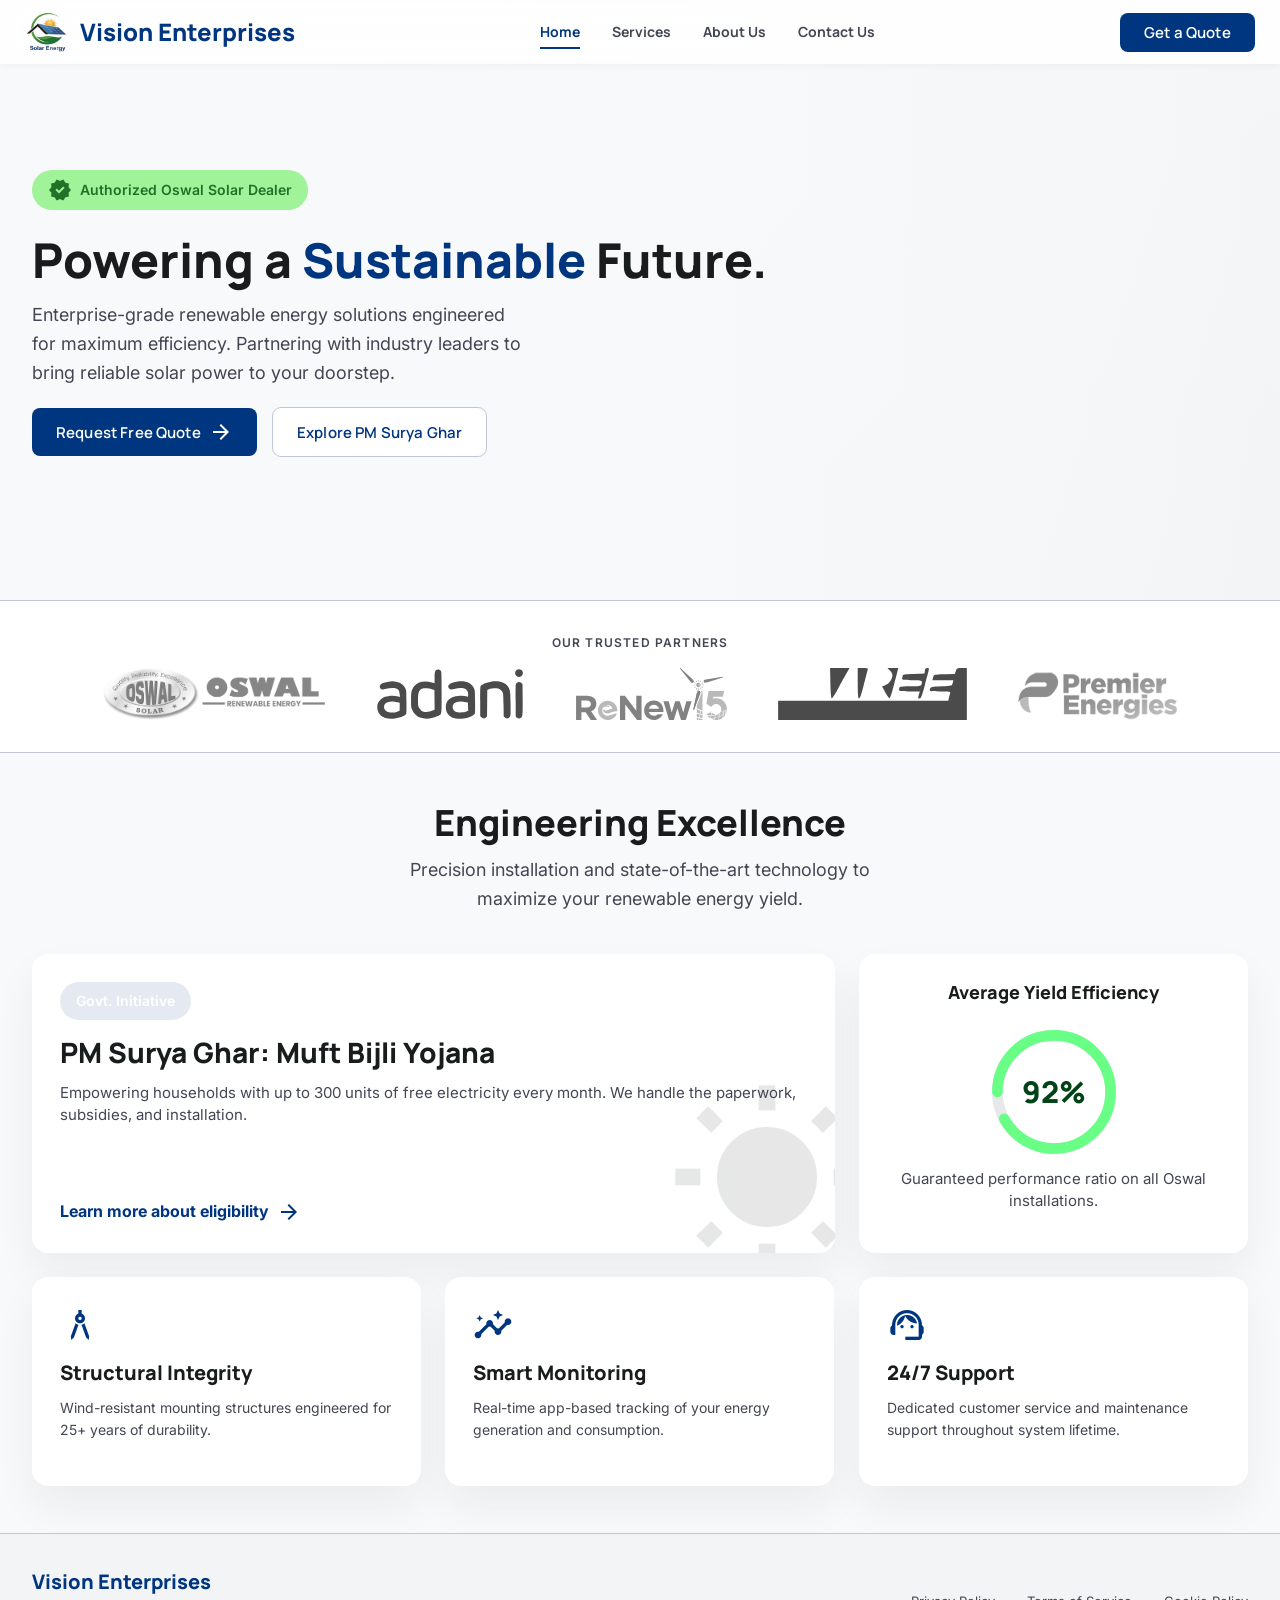
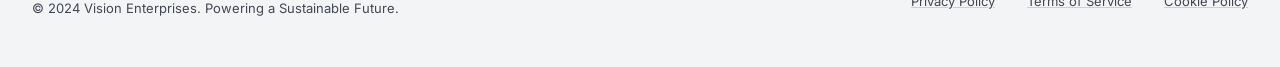
==== index.html @ a67f97d6 "vision ent 1st draft" ====
<!DOCTYPE html>
<html lang="en">
<head>
  <meta charset="UTF-8">
  <meta name="viewport" content="width=device-width, initial-scale=1.0">
  <title>Solar Solutions | Vision Enterprises - Authorized Oswal Dealer</title>
  <meta name="description" content="Enterprise-grade solar solutions from Vision Enterprises, authorized Oswal Solar dealer. Government-approved PM Surya Ghar subsidies up to ₹78,000. Expert installation with 25-year warranty.">
  <meta name="keywords" content="solar solutions, solar panels, PM Surya Ghar, Oswal Solar, renewable energy, Chhatrapati Sambhajinagar, solar installation, solar subsidy">
  <meta name="author" content="Vision Enterprises">
  <meta name="robots" content="index, follow">
  <meta name="geo.region" content="IN-MH">
  <meta name="geo.placename" content="Chhatrapati Sambhajinagar">
  <meta name="theme-color" content="#00357f">
  <meta name="apple-mobile-web-app-capable" content="yes">

  <!-- Open Graph Tags -->
  <meta property="og:title" content="Solar Solutions | Vision Enterprises - Authorized Oswal Dealer">
  <meta property="og:description" content="Enterprise-grade solar solutions engineered for maximum efficiency. PM Surya Ghar subsidies up to ₹78,000 for eligible households.">
  <meta property="og:type" content="website">
  <meta property="og:url" content="https://visionenterprises.com/">
  <meta property="og:image" content="https://visionenterprises.com/assets/images/company_logo.png">

  <!-- Twitter Card -->
  <meta name="twitter:card" content="summary_large_image">
  <meta name="twitter:title" content="Solar Solutions | Vision Enterprises">
  <meta name="twitter:description" content="Enterprise-grade solar solutions. Government subsidies. 25-year warranty.">
  <meta name="twitter:image" content="https://visionenterprises.com/assets/images/company_logo.png">

  <!-- Canonical URL -->
  <link rel="canonical" href="https://visionenterprises.com/">

  <!-- Preconnect -->
  <link rel="dns-prefetch" href="//fonts.googleapis.com">
  <link rel="dns-prefetch" href="//fonts.gstatic.com">
  <link rel="preconnect" href="https://fonts.googleapis.com">
  <link rel="preconnect" href="https://fonts.gstatic.com" crossorigin>

  <!-- Preload critical resources -->
  <link rel="preload" href="assets/images/company_logo.png" as="image">

  <!-- Fonts -->
  <link href="https://fonts.googleapis.com/css2?family=Manrope:wght@400;700;800&family=Inter:wght@400;500;600&display=swap" rel="stylesheet">
  <link href="https://fonts.googleapis.com/css2?family=Material+Symbols+Outlined:wght,FILL@100..700,0..1&display=swap" rel="stylesheet">

    <!-- CSS -->
    <link rel="stylesheet" href="assets/css/base.css">
    <link rel="stylesheet" href="assets/css/components.css">
    <link rel="stylesheet" href="assets/css/layout.css">
    <link rel="stylesheet" href="assets/css/responsive.css">
    <link rel="stylesheet" href="assets/css/pages/home.css">
    <!-- Structured Data -->
    <script src="assets/js/structured-data.js" defer></script>
</head>
<body>
  
  
  <!-- Navigation Bar -->
  <nav class="navbar">
    <div class="navbar-container">
      <a href="index.html" class="navbar-logo">
        <img src="assets/images/company_logo.png" alt="Vision Enterprises Logo" width="40" height="40" loading="eager">
        <span>Vision Enterprises</span>
      </a>
      
      <ul class="navbar-menu">
        <li><a href="index.html" class="navbar-link active">Home</a></li>
        <li><a href="services.html" class="navbar-link">Services</a></li>
        
        <li><a href="about.html" class="navbar-link">About Us</a></li>
        <li><a href="contact.html" class="navbar-link">Contact Us</a></li>
      </ul>

      <a href="quote.html" class="btn btn-primary">Get a Quote</a>

      <button class="navbar-mobile-toggle" aria-label="Toggle menu">
        <span class="material-symbols-outlined">menu</span>
      </button>
    </div>
  </nav>

  <!-- Main Content -->
  <main id="main-content">
    <!-- Hero Section -->
    <section class="hero">
      <div class="hero-background">
        <div class="hero-overlay"></div>
      </div>
      
      <div class="hero-content">
        <div>
          <div>
            <span class="badge badge-secondary hero-badge">
              <span class="material-symbols-outlined material-symbols-filled">verified</span>
              Authorized Oswal Solar Dealer
            </span>
            
            <h1 class="hero-title">
              Powering a <span class="text-primary">Sustainable</span> Future.
            </h1>
            
            <p class="hero-description">
              Enterprise-grade renewable energy solutions engineered for maximum efficiency. Partnering with industry leaders to bring reliable solar power to your doorstep.
            </p>
            
            <div class="hero-buttons">
              <a href="quote.html" class="btn btn-primary">
                Request Free Quote
                <span class="material-symbols-outlined">arrow_forward</span>
              </a>
              <a href="services.html#pm-surya-ghar" class="btn btn-outline">
                Explore PM Surya Ghar
              </a>
            </div>
          </div>
        </div>
      </div>
    </section>

    <!-- Trusted Partners Section -->
    <section class="partners-section">
      <div class="container">
        <p class="partners-title">
          Our Trusted Partners
        </p>
        
        <div class="partners-grid">
          <img src="assets/images/oswal.png" alt="OSWAL" class="partner-logo" width="120" height="52" loading="lazy">
          <img src="assets/images/adani.svg" alt="Adani" class="partner-logo" width="120" height="52" loading="lazy">
          <img src="assets/images/renew.svg" alt="ReNew" class="partner-logo" width="120" height="52" loading="lazy">
          <img src="assets/images/waaree.svg" alt="WAAREE" class="partner-logo" width="120" height="52" loading="lazy">
          <img src="assets/images/premier.png" alt="PREMIER" class="partner-logo" width="120" height="52" loading="lazy">
        </div>
      </div>
    </section>

    <!-- Bento Grid: Expertise & Schemes -->
    <section class="section">
      <div class="container">
        <div class="text-center mb-xl">
           <h2>Engineering Excellence</h2>
           <p class="section-subtitle">
             Precision installation and state-of-the-art technology to maximize your renewable energy yield.
           </p>
        </div>

        <div class="bento-grid">
          <!-- PM Surya Ghar Card -->
          <div class="bento-item bento-item-large">
            <div class="bento-bg-icon">
              <span class="material-symbols-outlined material-symbols-filled">wb_sunny</span>
            </div>
            
            <div class="bento-content">
              <div class="badge badge-primary bento-badge">Govt. Initiative</div>
              <h3>PM Surya Ghar: Muft Bijli Yojana</h3>
               <p class="efficiency-description">
                 Empowering households with up to 300 units of free electricity every month. We handle the paperwork, subsidies, and installation.
               </p>
            </div>
            
            <a href="services.html#pm-surya-ghar" class="bento-link">
              Learn more about eligibility
              <span class="material-symbols-outlined">arrow_forward</span>
            </a>
          </div>

          <!-- Efficiency Gauge Card -->
          <div class="bento-item efficiency-gauge-card">
            <h4 class="efficiency-gauge-title">Average Yield Efficiency</h4>
            
            <div class="efficiency-gauge">
              <svg viewBox="0 0 36 36">
                <path class="efficiency-gauge-track" d="M18 2.0845 a 15.9155 15.9155 0 0 1 0 31.831 a 15.9155 15.9155 0 0 1 0 -31.831" />
                <path class="efficiency-gauge-progress" d="M18 2.0845 a 15.9155 15.9155 0 0 1 0 31.831 a 15.9155 15.9155 0 0 1 0 -31.831" />
              </svg>
              <div class="efficiency-gauge-value">92%</div>
            </div>
            
            <p class="efficiency-description">
              Guaranteed performance ratio on all Oswal installations.
            </p>
          </div>

          <!-- Technical Expertise -->
          <div class="bento-item">
            <div>
              <span class="material-symbols-outlined material-symbols-filled bento-feature-icon">architecture</span>
              <h3 class="bento-feature-title">Structural Integrity</h3>
              <p class="bento-feature-description">
                Wind-resistant mounting structures engineered for 25+ years of durability.
              </p>
            </div>
          </div>

          <!-- Smart Monitoring -->
          <div class="bento-item">
            <div>
              <span class="material-symbols-outlined material-symbols-filled bento-feature-icon">insights</span>
              <h3 class="bento-feature-title">Smart Monitoring</h3>
              <p class="bento-feature-description">
                Real-time app-based tracking of your energy generation and consumption.
              </p>
            </div>
          </div>

          <!-- 24/7 Support -->
          <div class="bento-item">
            <div>
              <span class="material-symbols-outlined material-symbols-filled bento-feature-icon">support_agent</span>
              <h3 class="bento-feature-title">24/7 Support</h3>
              <p class="bento-feature-description">
                Dedicated customer service and maintenance support throughout system lifetime.
              </p>
            </div>
          </div>
        </div>
      </div>
    </section>
  </main>

  <!-- Footer -->
  <footer class="footer">
    <div class="footer-container">
      <div>
        <div class="footer-brand">Vision Enterprises</div>
        <p class="footer-copyright">© 2024 Vision Enterprises. Powering a Sustainable Future.</p>
      </div>
      
      <ul class="footer-links">
        <li><a href="#" class="footer-link">Privacy Policy</a></li>
        <li><a href="#" class="footer-link">Terms of Service</a></li>
        <li><a href="#" class="footer-link">Cookie Policy</a></li>
      </ul>
    </div>
  </footer>

  <script src="assets/js/main.js"></script>
</body>
</html>
---- assets/css/base.css ----
/* ==========================================
   VISION ENTERPRISES - BASE STYLES
   Design System: "The Luminous Monolith"
   ========================================== */

/* === CSS Variables (Design Tokens) === */
:root {
  /* Breakpoints */
  --breakpoint-xs: 320px;   /* Small mobile */
  --breakpoint-sm: 480px;   /* Mobile */
  --breakpoint-md: 768px;   /* Tablet */
  --breakpoint-lg: 1024px;  /* Laptop */
  --breakpoint-xl: 1440px;  /* Desktop */

  /* Colors - Primary */
  --primary: #00357f;
  --primary-container: #004aad;
  --primary-fixed: #d9e2ff;
  --primary-fixed-dim: #b0c6ff;
  --on-primary: #ffffff;
  --on-primary-container: #a9c1ff;
  --on-primary-fixed: #001945;
  --on-primary-fixed-variant: #00429b;

  /* Colors - Secondary */
  --secondary: #1b6d24;
  --secondary-container: #a0f399;
  --secondary-fixed: #a3f69c;
  --secondary-fixed-dim: #88d982;
  --on-secondary: #ffffff;
  --on-secondary-container: #217128;
  --on-secondary-fixed: #002204;
  --on-secondary-fixed-variant: #005312;

  /* Colors - Tertiary */
  --tertiary: #004317;
  --tertiary-container: #005d22;
  --tertiary-fixed: #69ff87;
  --tertiary-fixed-dim: #3ce36a;
  --on-tertiary: #ffffff;
  --on-tertiary-container: #35de66;
  --on-tertiary-fixed: #002108;
  --on-tertiary-fixed-variant: #00531e;

  /* Colors - Surface */
  --surface: #f8f9fa;
  --surface-bright: #f8f9fa;
  --surface-dim: #d9dadb;
  --surface-container-lowest: #ffffff;
  --surface-container-low: #f3f4f5;
  --surface-container: #edeeef;
  --surface-container-high: #e7e8e9;
  --surface-container-highest: #e1e3e4;
  --surface-variant: #e1e3e4;
  --on-surface: #191c1d;
  --on-surface-variant: #434653;
  --inverse-surface: #2e3132;
  --inverse-on-surface: #f0f1f2;

  /* Colors - Other */
  --background: #f8f9fa;
  --on-background: #191c1d;
  --outline: #737784;
  --outline-variant: #c3c6d5;
  --error: #ba1a1a;
  --error-container: #ffdad6;
  --on-error: #ffffff;
  --on-error-container: #93000a;
  --surface-tint: #215abd;
  --inverse-primary: #b0c6ff;

  /* Typography */
  --font-headline: 'Manrope', sans-serif;
  --font-body: 'Inter', sans-serif;
  --font-label: 'Inter', sans-serif;

  /* Border Radius - Consistent curved edges */
  --radius-sm: 0.375rem;   /* 6px - inputs, small elements */
  --radius-md: 0.5rem;     /* 8px - buttons, icons */
  --radius-lg: 0.75rem;    /* 12px - cards, containers */
  --radius-xl: 1rem;       /* 16px - large cards */
  --radius-2xl: 1.25rem;   /* 20px - section cards */
  --radius-full: 9999px;   /* badges, pills */

  /* Shadows */
  --shadow-ambient: 0 20px 40px rgba(25, 28, 29, 0.06);
  --shadow-sm: 0 2px 8px rgba(25, 28, 29, 0.04);
  --shadow-md: 0 4px 16px rgba(25, 28, 29, 0.05);

  /* Transitions */
  --transition-fast: 150ms;
  --transition-base: 250ms;
  --transition-slow: 400ms;

  /* Spacing - Reduced for compact design */
  --spacing-xs: 0.375rem;  /* 6px */
  --spacing-sm: 0.75rem;   /* 12px */
  --spacing-md: 1rem;      /* 16px */
  --spacing-lg: 1.5rem;    /* 24px */
  --spacing-xl: 2rem;      /* 32px */
  --spacing-2xl: 2.5rem;   /* 40px */
  --spacing-3xl: 3rem;     /* 48px */

  /* Responsive Spacing - Mobile-first */
  --container-padding: 1rem;       /* 16px */
  --section-padding: 2rem;         /* 32px */
  --card-padding: 1.25rem;         /* 20px */
  --component-gap: 1rem;           /* 16px */
  --navbar-height: 56px;
}

/* Tablet (768px+) */
@media (min-width: 768px) {
  :root {
    --container-padding: 1.5rem;
    --section-padding: 2.5rem;
    --card-padding: 1.5rem;
    --component-gap: 1.25rem;
    --navbar-height: 64px;
  }
}

/* Laptop (1024px+) */
@media (min-width: 1024px) {
  :root {
    --container-padding: 2rem;
    --section-padding: 3rem;
    --card-padding: 1.75rem;
    --component-gap: 1.5rem;
  }
}

/* Desktop (1440px+) */
@media (min-width: 1440px) {
  :root {
    --container-padding: 3rem;
    --section-padding: 4rem;
    --card-padding: 2rem;
    --component-gap: 2rem;
  }
}

/* === Reset & Base === */
*,
*::before,
*::after {
  margin: 0;
  padding: 0;
  box-sizing: border-box;
}

html {
  scroll-behavior: smooth;
  font-size: 16px;
  overflow-x: hidden;
}

body {
  font-family: var(--font-body);
  background-color: var(--surface);
  color: var(--on-surface);
  line-height: 1.6;
  -webkit-font-smoothing: antialiased;
  -moz-osx-font-smoothing: grayscale;
  overflow-x: hidden;
  width: 100%;
}

/* === Typography === */
h1, h2, h3, h4, h5, h6 {
  font-family: var(--font-headline);
  font-weight: 800;
  line-height: 1.2;
  color: var(--on-surface);
}

h1 {
  font-size: clamp(1.875rem, 5vw, 3rem);
}

h2 {
  font-size: clamp(1.5rem, 4vw, 2.25rem);
}

h3 {
  font-size: clamp(1.25rem, 3vw, 1.75rem);
}

h4 {
  font-size: clamp(1.125rem, 2vw, 1.375rem);
}

p {
  margin-bottom: 1rem;
}

a {
  text-decoration: none;
  color: inherit;
  transition: color var(--transition-base);
}

/* === Utility Classes === */
.container {
  max-width: 1280px;
  margin: 0 auto;
  padding: 0 var(--container-padding);
  width: 100%;
}

@media (min-width: 1440px) {
  .container {
    max-width: 1536px;
  }
}

.section {
  padding: var(--section-padding) 0;
}

.text-primary { color: var(--primary); }
.text-secondary { color: var(--secondary); }
.text-tertiary { color: var(--tertiary); }
.text-on-surface-variant { color: var(--on-surface-variant); }

.bg-primary { background-color: var(--primary); }
.bg-secondary { background-color: var(--secondary); }
.bg-surface-lowest { background-color: var(--surface-container-lowest); }
.bg-surface-low { background-color: var(--surface-container-low); }

.text-center { text-align: center; }

/* === Material Symbols === */
.material-symbols-outlined {
  font-variation-settings: 'FILL' 0, 'wght' 400, 'GRAD' 0, 'opsz' 24;
}

.material-symbols-filled {
  font-variation-settings: 'FILL' 1, 'wght' 400, 'GRAD' 0, 'opsz' 24;
}

/* === Mobile Touch Targets (WCAG 2.1 AA) === */
@media (max-width: 767px) {
  .btn {
    min-height: 44px;
    padding: 0.75rem 1.25rem;
  }
  
  .navbar-link {
    padding: 0.75rem 0;
    min-height: 44px;
    display: flex;
    align-items: center;
  }
  
  .navbar-mobile-toggle {
    min-width: 44px;
    min-height: 44px;
  }
  
  input, select, textarea {
    min-height: 44px;
  }
  
  a, button {
    min-height: 44px;
  }
}

/* === Accessibility - Focus Styles === */
*:focus-visible {
  outline: 2px solid var(--primary);
  outline-offset: 2px;
}

/* Skip to main content link */
.skip-link {
  position: absolute;
  top: -40px;
  left: 0;
  background: var(--primary);
  color: white;
  padding: 0.5rem 1rem;
  z-index: 10000;
  transition: top 0.3s;
  border-radius: var(--radius-sm);
  font-weight: 600;
}

.skip-link:focus {
  top: 0;
}
---- assets/css/components.css ----
/* ==========================================
   VISION ENTERPRISES - COMPONENTS
   Buttons, Cards, Forms, Badges
   ========================================== */

/* === Buttons === */
.btn {
  display: inline-flex;
  align-items: center;
  justify-content: center;
  gap: 0.5rem;
  font-family: var(--font-headline);
  font-weight: 600;
  font-size: 0.9375rem;
  padding: 0.75rem 1.5rem;
  border-radius: var(--radius-md);
  border: none;
  cursor: pointer;
  transition: all var(--transition-base) cubic-bezier(0.4, 0, 0.2, 1);
  text-align: center;
  text-decoration: none;
  line-height: 1;
  will-change: transform;
  letter-spacing: 0.01em;
}

.btn:active {
  transform: scale(0.97);
}

.btn-primary {
  background-color: var(--primary);
  color: var(--on-primary);
}

.btn-primary:hover {
  background-color: var(--primary-container);
  transform: translateY(-2px);
  box-shadow: var(--shadow-md);
}

.btn-secondary {
  background-color: var(--secondary-container);
  color: var(--on-secondary-container);
}

.btn-secondary:hover {
  background-color: var(--secondary-fixed);
  transform: translateY(-2px);
}

.btn-outline {
  background-color: var(--surface-container-lowest);
  color: var(--primary);
  outline: 1px solid var(--outline-variant);
}

.btn-outline:hover {
  background-color: var(--surface-container-low);
  transform: translateY(-2px);
}

.btn-full {
  width: 100%;
}

/* === Cards === */
.card {
  background-color: var(--surface-container-lowest);
  border-radius: var(--radius-xl);
  padding: var(--card-padding);
  box-shadow: var(--shadow-ambient);
  transition: transform var(--transition-base) ease, box-shadow var(--transition-base) ease;
  will-change: transform;
}

.card:hover {
  transform: translateY(-4px);
  box-shadow: var(--shadow-md);
}

/* === Forms === */
.form-group {
  margin-bottom: var(--spacing-md);
}

.form-label {
  display: block;
  font-family: var(--font-label);
  font-size: 0.875rem;
  font-weight: 500;
  color: var(--on-surface-variant);
  margin-bottom: 0.5rem;
}

.form-input,
.form-select,
.form-textarea {
  width: 100%;
  font-family: var(--font-body);
  font-size: 1rem;
  padding: 0.875rem 1rem;
  background-color: var(--surface-container-low);
  border: 1px solid var(--outline-variant);
  border-bottom: 2px solid var(--outline-variant);
  border-radius: var(--radius-sm);
  color: var(--on-surface);
  transition: all var(--transition-base);
}

.form-input:focus,
.form-select:focus,
.form-textarea:focus {
  outline: none;
  border-color: var(--primary);
  border-bottom-color: var(--primary);
  background-color: var(--surface-container-lowest);
  box-shadow: 0 0 0 3px rgba(0, 53, 127, 0.1);
}

.form-input::placeholder,
.form-textarea::placeholder {
  color: var(--outline-variant);
}

.form-textarea {
  resize: vertical;
  min-height: 120px;
}

/* === Badges === */
.badge {
  display: inline-flex;
  align-items: center;
  gap: 0.5rem;
  padding: 0.5rem 1rem;
  border-radius: var(--radius-full);
  font-family: var(--font-label);
  font-size: 0.875rem;
  font-weight: 600;
}

.badge-secondary {
  background-color: var(--secondary-container);
  color: var(--on-secondary-container);
}

.badge-primary {
  background-color: var(--primary);
  color: var(--on-primary);
  opacity: 0.1;
}
---- assets/css/layout.css ----
/* ==========================================
   VISION ENTERPRISES - LAYOUT
   Container, Grid, Flex utilities, Nav, Footer
   ========================================== */

/* === Flex Utilities === */
.flex { display: flex; }
.flex-col { flex-direction: column; }
.flex-row { flex-direction: row; }
.flex-wrap { flex-wrap: wrap; }
.flex-nowrap { flex-wrap: nowrap; }
.flex-1 { flex: 1; }
.flex-auto { flex: auto; }
.flex-none { flex: none; }

.items-start { align-items: flex-start; }
.items-center { align-items: center; }
.items-end { align-items: flex-end; }
.items-stretch { align-items: stretch; }

.justify-start { justify-content: flex-start; }
.justify-center { justify-content: center; }
.justify-end { justify-content: flex-end; }
.justify-between { justify-content: space-between; }
.justify-around { justify-content: space-around; }

.gap-xs { gap: 0.5rem; }
.gap-sm { gap: 1rem; }
.gap-md { gap: 1.5rem; }
.gap-lg { gap: 2rem; }
.gap-xl { gap: 3rem; }

/* === Grid Utilities === */
.grid { display: grid; }
.grid-cols-1 { grid-template-columns: repeat(1, 1fr); }
.grid-cols-2 { grid-template-columns: repeat(2, 1fr); }
.grid-cols-3 { grid-template-columns: repeat(3, 1fr); }
.grid-cols-4 { grid-template-columns: repeat(4, 1fr); }

.col-span-1 { grid-column: span 1; }
.col-span-2 { grid-column: span 2; }
.col-span-3 { grid-column: span 3; }
.col-span-4 { grid-column: span 4; }

.row-span-1 { grid-row: span 1; }
.row-span-2 { grid-row: span 2; }

/* === Spacing Utilities === */
.p-0 { padding: 0; }
.p-sm { padding: 1rem; }
.p-md { padding: 1.5rem; }
.p-lg { padding: 2rem; }
.p-xl { padding: 3rem; }

.m-0 { margin: 0; }
.m-auto { margin: auto; }
.mx-auto { margin-left: auto; margin-right: auto; }

.mb-0 { margin-bottom: 0; }
.mb-sm { margin-bottom: 0.75rem; }
.mb-md { margin-bottom: 1.25rem; }
.mb-lg { margin-bottom: 1.75rem; }
.mb-xl { margin-bottom: 2.5rem; }
.mb-2xl { margin-bottom: 3rem; }

.mt-0 { margin-top: 0; }
.mt-sm { margin-top: 0.75rem; }
.mt-md { margin-top: 1.25rem; }
.mt-lg { margin-top: 1.75rem; }
.mt-xl { margin-top: 2.5rem; }
.mt-2xl { margin-top: 3rem; }

/* === Width & Height === */
.w-full { width: 100%; }
.w-auto { width: auto; }
.max-w-full { max-width: 100%; }
.h-full { height: 100%; }
.h-auto { height: auto; }
.min-h-screen { min-height: 100vh; }

/* === Text Utilities === */
.text-left { text-align: left; }
.text-center { text-align: center; }
.text-right { text-align: right; }

/* === Display === */
.hidden { display: none; }
.block { display: block; }
.inline { display: inline; }
.inline-block { display: inline-block; }

/* === Order === */
.order-1 { order: 1; }
.order-2 { order: 2; }
.order-3 { order: 3; }
.order-4 { order: 4; }
.order-first { order: -1; }
.order-last { order: 9999; }

/* === Navigation === */
.navbar {
  position: fixed;
  top: 0;
  left: 0;
  right: 0;
  z-index: 1000;
  background-color: rgba(255, 255, 255, 0.85);
  backdrop-filter: blur(24px);
  -webkit-backdrop-filter: blur(24px);
  box-shadow: var(--shadow-sm);
  transition: all var(--transition-base) ease;
}

.navbar-container {
  max-width: 1280px;
  margin: 0 auto;
  padding: 0 clamp(0.75rem, 2vw, 2rem);
  display: flex;
  justify-content: space-between;
  align-items: center;
  height: var(--navbar-height);
  gap: 1rem;
}

.navbar-logo {
  display: flex;
  align-items: center;
  gap: clamp(0.25rem, 1vw, 0.75rem);
  font-family: var(--font-headline);
  font-size: clamp(1rem, 2vw, 1.5rem);
  font-weight: 900;
  color: var(--primary);
  text-decoration: none;
  flex-shrink: 1;
  min-width: 0;
}

.navbar-logo span {
  overflow: hidden;
  text-overflow: ellipsis;
  white-space: nowrap;
}

.navbar-logo img {
  height: clamp(28px, 5vw, 40px);
  width: auto;
  flex-shrink: 0;
}

.navbar-menu {
  display: none;
  align-items: center;
  gap: 2rem;
  list-style: none;
  margin: 0;
  padding: 0;
}

@media (min-width: 768px) {
  .navbar-menu {
    display: flex;
  }
}

.navbar-link {
  font-family: var(--font-headline);
  font-size: 0.875rem;
  font-weight: 700;
  color: var(--on-surface-variant);
  padding: 0.5rem 0;
  position: relative;
  transition: color var(--transition-base) ease;
  text-decoration: none;
  white-space: nowrap;
}

.navbar-link:hover,
.navbar-link.active {
  color: var(--primary);
}

.navbar-link.active::after {
  content: '';
  position: absolute;
  bottom: 0;
  left: 0;
  right: 0;
  height: 2px;
  background-color: var(--primary);
  transition: transform var(--transition-base) ease;
  transform: scaleX(1);
}

.navbar-mobile-toggle {
  display: flex;
  align-items: center;
  justify-content: center;
  background: none;
  border: none;
  cursor: pointer;
  padding: 0.5rem;
  color: var(--primary);
}

@media (min-width: 768px) {
  .navbar-mobile-toggle {
    display: none;
  }
}

.navbar-menu.mobile-open {
  display: flex !important;
  opacity: 1 !important;
  transform: translateY(0) !important;
  pointer-events: auto !important;
  flex-direction: column;
  position: absolute;
  top: var(--navbar-height);
  left: 0;
  right: 0;
  background-color: var(--surface-container-lowest);
  padding: 1rem;
  box-shadow: var(--shadow-md);
  gap: 0.5rem;
  border-top: 1px solid var(--outline-variant);
  max-height: calc(100vh - var(--navbar-height));
  overflow-y: auto;
}

.navbar-menu.mobile-open .navbar-link {
  padding: 0.875rem 1rem;
  border-radius: var(--radius-md);
  width: 100%;
}

.navbar-menu.mobile-open .navbar-link:hover,
.navbar-menu.mobile-open .navbar-link.active {
  background-color: var(--surface-container-low);
}

.navbar-menu.mobile-open .btn {
  margin-top: 0.5rem;
  width: 100%;
}

/* === Footer === */
.footer {
  background-color: var(--surface-container-low);
  border-top: 1px solid var(--outline-variant);
  padding: 1.25rem 0;
}

@media (min-width: 768px) {
  .footer {
    padding: 2rem 0;
  }
}

.footer-container {
  max-width: 1280px;
  margin: 0 auto;
  padding: 0 var(--container-padding);
  display: flex;
  justify-content: space-between;
  align-items: center;
  flex-wrap: wrap;
  gap: 1rem;
}

.footer-brand {
  font-family: var(--font-headline);
  font-weight: 900;
  font-size: clamp(1rem, 2vw, 1.25rem);
  color: var(--primary);
}

.footer-links {
  display: flex;
  gap: 1.5rem;
  list-style: none;
  margin: 0;
  padding: 0;
  flex-wrap: wrap;
}

@media (min-width: 768px) {
  .footer-links {
    gap: 2rem;
  }
}

.footer-link {
  font-size: 0.8125rem;
  color: var(--on-surface-variant);
  text-decoration: underline;
  text-decoration-color: rgba(59, 130, 246, 0.3);
  transition: all var(--transition-base) ease;
}

.footer-link:hover {
  color: var(--primary);
  opacity: 0.75;
}

.footer-copyright {
  font-size: 0.8125rem;
  color: var(--on-surface-variant);
  width: 100%;
}

@media (min-width: 768px) {
  .footer-copyright {
    width: auto;
  }
}

@media (max-width: 767px) {
  .footer-container {
    flex-direction: column;
    text-align: center;
  }

  .footer-links {
    justify-content: center;
  }
}
---- assets/css/responsive.css ----
/* ==========================================
   VISION ENTERPRISES - RESPONSIVE UTILITIES
   Breakpoint-specific utilities
   ========================================== */

/* === Responsive: Tablet (>= 768px) === */
@media (min-width: 768px) {
  .md\:flex { display: flex; }
  .md\:flex-col { flex-direction: column; }
  .md\:flex-row { flex-direction: row; }
  .md\:flex-wrap { flex-wrap: wrap; }
  .md\:flex-nowrap { flex-wrap: nowrap; }
  .md\:flex-1 { flex: 1; }

  .md\:items-start { align-items: flex-start; }
  .md\:items-center { align-items: center; }
  .md\:items-end { align-items: flex-end; }

  .md\:justify-start { justify-content: flex-start; }
  .md\:justify-center { justify-content: center; }
  .md\:justify-end { justify-content: flex-end; }
  .md\:justify-between { justify-content: space-between; }

  .md\:gap-xs { gap: 0.5rem; }
  .md\:gap-sm { gap: 1rem; }
  .md\:gap-md { gap: 1.5rem; }
  .md\:gap-lg { gap: 2rem; }
  .md\:gap-xl { gap: 3rem; }

  .md\:grid-cols-2 { grid-template-columns: repeat(2, 1fr); }
  .md\:grid-cols-3 { grid-template-columns: repeat(3, 1fr); }
  .md\:grid-cols-4 { grid-template-columns: repeat(4, 1fr); }

  .md\:col-span-1 { grid-column: span 1; }
  .md\:col-span-2 { grid-column: span 2; }
  .md\:col-span-3 { grid-column: span 3; }

  .md\:p-0 { padding: 0; }
  .md\:p-sm { padding: 1rem; }
  .md\:p-md { padding: 1.5rem; }
  .md\:p-lg { padding: 2rem; }
  .md\:p-xl { padding: 3rem; }

  .md\:mb-0 { margin-bottom: 0; }
  .md\:mb-sm { margin-bottom: 0.75rem; }
  .md\:mb-md { margin-bottom: 1.25rem; }
  .md\:mb-lg { margin-bottom: 1.75rem; }
  .md\:mb-xl { margin-bottom: 2.5rem; }
  .md\:mb-2xl { margin-bottom: 3rem; }

  .md\:mt-0 { margin-top: 0; }
  .md\:mt-sm { margin-top: 0.75rem; }
  .md\:mt-md { margin-top: 1.25rem; }
  .md\:mt-lg { margin-top: 1.75rem; }
  .md\:mt-xl { margin-top: 2.5rem; }
  .md\:mt-2xl { margin-top: 3rem; }

  .md\:w-full { width: 100%; }
  .md\:w-auto { width: auto; }
  .md\:max-w-sm { max-width: 640px; }
  .md\:max-w-md { max-width: 768px; }
  .md\:max-w-lg { max-width: 1024px; }

  .md\:text-left { text-align: left; }
  .md\:text-center { text-align: center; }
  .md\:text-right { text-align: right; }

  .md\:hidden { display: none; }
  .md\:block { display: block; }
  .md\:flex { display: flex; }

  .md\:order-1 { order: 1; }
  .md\:order-2 { order: 2; }
  .md\:order-3 { order: 3; }
  .md\:order-4 { order: 4; }
}

/* === Responsive: Laptop (>= 1024px) === */
@media (min-width: 1024px) {
  .lg\:flex { display: flex; }
  .lg\:flex-col { flex-direction: column; }
  .lg\:flex-row { flex-direction: row; }
  .lg\:flex-wrap { flex-wrap: wrap; }
  .lg\:flex-nowrap { flex-wrap: nowrap; }
  .lg\:flex-1 { flex: 1; }

  .lg\:items-start { align-items: flex-start; }
  .lg\:items-center { align-items: center; }
  .lg\:items-end { align-items: flex-end; }

  .lg\:justify-start { justify-content: flex-start; }
  .lg\:justify-center { justify-content: center; }
  .lg\:justify-end { justify-content: flex-end; }
  .lg\:justify-between { justify-content: space-between; }

  .lg\:gap-xs { gap: 0.5rem; }
  .lg\:gap-sm { gap: 1rem; }
  .lg\:gap-md { gap: 1.5rem; }
  .lg\:gap-lg { gap: 2rem; }
  .lg\:gap-xl { gap: 3rem; }
  .lg\:gap-2xl { gap: 4rem; }

  .lg\:grid-cols-2 { grid-template-columns: repeat(2, 1fr); }
  .lg\:grid-cols-3 { grid-template-columns: repeat(3, 1fr); }
  .lg\:grid-cols-4 { grid-template-columns: repeat(4, 1fr); }

  .lg\:col-span-1 { grid-column: span 1; }
  .lg\:col-span-2 { grid-column: span 2; }
  .lg\:col-span-3 { grid-column: span 3; }
  .lg\:col-span-4 { grid-column: span 4; }

  .lg\:p-0 { padding: 0; }
  .lg\:p-sm { padding: 1rem; }
  .lg\:p-md { padding: 1.5rem; }
  .lg\:p-lg { padding: 2rem; }
  .lg\:p-xl { padding: 3rem; }
  .lg\:p-2xl { padding: 4rem; }

  .lg\:mb-0 { margin-bottom: 0; }
  .lg\:mb-sm { margin-bottom: 0.75rem; }
  .lg\:mb-md { margin-bottom: 1.25rem; }
  .lg\:mb-lg { margin-bottom: 1.75rem; }
  .lg\:mb-xl { margin-bottom: 2.5rem; }
  .lg\:mb-2xl { margin-bottom: 3rem; }
  .lg\:mb-3xl { margin-bottom: 4rem; }

  .lg\:mt-0 { margin-top: 0; }
  .lg\:mt-sm { margin-top: 0.75rem; }
  .lg\:mt-md { margin-top: 1.25rem; }
  .lg\:mt-lg { margin-top: 1.75rem; }
  .lg\:mt-xl { margin-top: 2.5rem; }
  .lg\:mt-2xl { margin-top: 3rem; }
  .lg\:mt-3xl { margin-top: 4rem; }

  .lg\:w-full { width: 100%; }
  .lg\:w-auto { width: auto; }
  .lg\:max-w-sm { max-width: 640px; }
  .lg\:max-w-md { max-width: 768px; }
  .lg\:max-w-lg { max-width: 1024px; }
  .lg\:max-w-xl { max-width: 1280px; }

  .lg\:text-left { text-align: left; }
  .lg\:text-center { text-align: center; }
  .lg\:text-right { text-align: right; }

  .lg\:hidden { display: none; }
  .lg\:block { display: block; }
  .lg\:flex { display: flex; }

  .lg\:order-1 { order: 1; }
  .lg\:order-2 { order: 2; }
  .lg\:order-3 { order: 3; }
  .lg\:order-4 { order: 4; }
}

/* === Responsive: Large Screens (>= 1280px) === */
@media (min-width: 1280px) {
  .xl\:flex { display: flex; }
  .xl\:flex-col { flex-direction: column; }
  .xl\:flex-row { flex-direction: row; }
  .xl\:flex-wrap { flex-wrap: wrap; }
  .xl\:flex-1 { flex: 1; }

  .xl\:items-start { align-items: flex-start; }
  .xl\:items-center { align-items: center; }
  .xl\:items-end { align-items: flex-end; }

  .xl\:justify-start { justify-content: flex-start; }
  .xl\:justify-center { justify-content: center; }
  .xl\:justify-end { justify-content: flex-end; }
  .xl\:justify-between { justify-content: space-between; }

  .xl\:gap-sm { gap: 1rem; }
  .xl\:gap-md { gap: 1.5rem; }
  .xl\:gap-lg { gap: 2rem; }
  .xl\:gap-xl { gap: 3rem; }
  .xl\:gap-2xl { gap: 4rem; }

  .xl\:grid-cols-2 { grid-template-columns: repeat(2, 1fr); }
  .xl\:grid-cols-3 { grid-template-columns: repeat(3, 1fr); }
  .xl\:grid-cols-4 { grid-template-columns: repeat(4, 1fr); }
  .xl\:grid-cols-5 { grid-template-columns: repeat(5, 1fr); }

  .xl\:col-span-1 { grid-column: span 1; }
  .xl\:col-span-2 { grid-column: span 2; }
  .xl\:col-span-3 { grid-column: span 3; }
  .xl\:col-span-4 { grid-column: span 4; }

  .xl\:p-0 { padding: 0; }
  .xl\:p-sm { padding: 1rem; }
  .xl\:p-md { padding: 1.5rem; }
  .xl\:p-lg { padding: 2rem; }
  .xl\:p-xl { padding: 3rem; }
  .xl\:p-2xl { padding: 4rem; }
  .xl\:p-3xl { padding: 6rem; }

  .xl\:mb-0 { margin-bottom: 0; }
  .xl\:mb-md { margin-bottom: 1.25rem; }
  .xl\:mb-lg { margin-bottom: 1.75rem; }
  .xl\:mb-xl { margin-bottom: 2.5rem; }
  .xl\:mb-2xl { margin-bottom: 3rem; }
  .xl\:mb-3xl { margin-bottom: 4rem; }

  .xl\:mt-0 { margin-top: 0; }
  .xl\:mt-md { margin-top: 1.25rem; }
  .xl\:mt-lg { margin-top: 1.75rem; }
  .xl\:mt-xl { margin-top: 2.5rem; }
  .xl\:mt-2xl { margin-top: 3rem; }
  .xl\:mt-3xl { margin-top: 4rem; }

  .xl\:w-full { width: 100%; }
  .xl\:w-auto { width: auto; }
  .xl\:max-w-lg { max-width: 1024px; }
  .xl\:max-w-xl { max-width: 1280px; }
  .xl\:max-w-2xl { max-width: 1536px; }

  .xl\:text-left { text-align: left; }
  .xl\:text-center { text-align: center; }
  .xl\:text-right { text-align: right; }

  .xl\:hidden { display: none; }
  .xl\:block { display: block; }
  .xl\:flex { display: flex; }

  .xl\:order-1 { order: 1; }
  .xl\:order-2 { order: 2; }
}

/* === Responsive: Big Screens (>= 1440px) === */
@media (min-width: 1440px) {
  .2xl\:flex { display: flex; }
  .2xl\:grid { display: grid; }
  .2xl\:block { display: block; }
  .2xl\:hidden { display: none; }

  .2xl\:grid-cols-4 { grid-template-columns: repeat(4, 1fr); }
  .2xl\:grid-cols-5 { grid-template-columns: repeat(5, 1fr); }
  .2xl\:grid-cols-6 { grid-template-columns: repeat(6, 1fr); }

  .2xl\:gap-xl { gap: 3rem; }
  .2xl\:gap-2xl { gap: 4rem; }

  .2xl\:p-xl { padding: 3rem; }
  .2xl\:p-2xl { padding: 4rem; }
  .2xl\:p-3xl { padding: 6rem; }

  .2xl\:mb-xl { margin-bottom: 2.5rem; }
  .2xl\:mb-2xl { margin-bottom: 3rem; }
  .2xl\:mb-3xl { margin-bottom: 4rem; }

  .2xl\:mt-xl { margin-top: 2.5rem; }
  .2xl\:mt-2xl { margin-top: 3rem; }
  .2xl\:mt-3xl { margin-top: 4rem; }

  .2xl\:text-left { text-align: left; }
  .2xl\:text-center { text-align: center; }

  h1 { font-size: clamp(3rem, 6vw, 5rem); }
  h2 { font-size: clamp(2.5rem, 5vw, 4rem); }
}

/* === Animations === */
@keyframes fadeIn {
  from {
    opacity: 0;
    transform: translateY(20px);
  }
  to {
    opacity: 1;
    transform: translateY(0);
  }
}

@keyframes slideIn {
  from {
    transform: translateX(100%);
    opacity: 0;
  }
  to {
    transform: translateX(0);
    opacity: 1;
  }
}

@keyframes slideOut {
  from {
    transform: translateX(0);
    opacity: 1;
  }
  to {
    transform: translateX(100%);
    opacity: 0;
  }
}

.animate-fade-in {
  animation: fadeIn 0.6s ease-out forwards;
}
---- assets/css/pages/home.css ----
/* ==========================================
   HOME PAGE - PAGE-SPECIFIC STYLES
   Hero, Partners, Bento Grid
   ========================================== */

/* === Hero Section === */
.hero {
  position: relative;
  min-height: clamp(350px, 100vh - 100px, 600px);
  display: flex;
  align-items: center;
  padding-top: var(--navbar-height);
  padding-bottom: clamp(1.5rem, 5vw, 3rem);
  overflow: hidden;
  background: linear-gradient(135deg, var(--surface) 0%, var(--surface-container-low) 100%);
}

.hero-background {
  position: absolute;
  inset: 0;
  z-index: 0;
}

.hero-background img {
  width: 100%;
  height: 100%;
  object-fit: cover;
  opacity: 0.8;
  mix-blend-mode: overlay;
}

.hero-overlay {
  position: absolute;
  inset: 0;
  background: linear-gradient(to right, var(--surface), rgba(248, 249, 250, 0.9), transparent);
}

.hero-content {
  position: relative;
  z-index: 10;
  max-width: 1280px;
  margin-top: 10px;
  padding: 0 var(--container-padding);
  width: 100%;
}

.hero-badge {
  margin-bottom: clamp(0.5rem, 2vw, 1rem);
}

.hero-title {
  margin-top: 0.5rem;
  margin-bottom: 0.875rem;
  line-height: 1.1;
}

.hero-title .text-primary {
  color: var(--primary);
}

.hero-description {
  font-size: clamp(1rem, 2vw, 1.125rem);
  color: var(--on-surface-variant);
  max-width: 500px;
  margin-bottom: 1.25rem;
  line-height: 1.6;
}

.hero-buttons {
  display: flex;
  gap: clamp(0.75rem, 2vw, 1rem);
  flex-wrap: wrap;
}

/* === Partners Section === */
.partners-section {
  padding: clamp(1.25rem, 3vw, 2rem) 0;
  background-color: var(--surface-container-lowest);
  border-top: 1px solid var(--outline-variant);
  border-bottom: 1px solid var(--outline-variant);
}

.partners-title {
  font-family: var(--font-label);
  font-size: 0.75rem;
  font-weight: 600;
  color: var(--on-surface-variant);
  text-transform: uppercase;
  letter-spacing: 0.1em;
  text-align: center;
  margin-bottom: clamp(0.625rem, 1.5vw, 1rem);
}

.partners-grid {
  display: flex;
  flex-wrap: wrap;
  justify-content: center;
  align-items: center;
  gap: clamp(1rem, 4vw, 3.5rem);
  opacity: 0.7;
  filter: grayscale(100%);
  transition: filter var(--transition-slow) ease;
}

.partners-grid:hover {
  filter: grayscale(0%);
}

.partner-logo {
  height: clamp(32px, 5vw, 52px);
  width: auto;
  object-fit: contain;
  transition: transform var(--transition-base) ease;
}

.partner-logo:hover {
  transform: scale(1.05);
}

/* === Engineering Excellence Section === */
.section-header {
  text-align: center;
  margin-bottom: clamp(1.5rem, 4vw, 3rem);
}

.section-subtitle {
  font-size: clamp(1rem, 2vw, 1.125rem);
  color: var(--on-surface-variant);
  max-width: 500px;
  margin: 0.75rem auto 0;
  line-height: 1.6;
}

/* === Bento Grid === */
.bento-grid {
  display: grid;
  grid-template-columns: 1fr;
  gap: var(--component-gap);
  -ms-grid-rows: minmax(200px, auto);
}

/* Mobile large (480px+) */
@media (min-width: 480px) {
  .bento-grid {
    grid-template-columns: repeat(2, 1fr);
  }
}

/* Tablet (768px+) */
@media (min-width: 768px) {
  .bento-grid {
    gap: 1.25rem;
  }
}

/* Laptop (1024px+) */
@media (min-width: 1024px) {
  .bento-grid {
    grid-template-columns: repeat(3, 1fr);
    gap: 1.5rem;
  }
}

.bento-item {
  background-color: var(--surface-container-lowest);
  border-radius: var(--radius-xl);
  padding: var(--card-padding);
  box-shadow: var(--shadow-ambient);
  display: flex;
  flex-direction: column;
  justify-content: space-between;
  position: relative;
  overflow: hidden;
  transition: transform var(--transition-base) ease, box-shadow var(--transition-base) ease;
  will-change: transform;
}

.bento-item:hover {
  transform: translateY(-4px);
  box-shadow: var(--shadow-md);
}

.bento-item-large {
  grid-column: span 1;
}

@media (min-width: 1024px) {
  .bento-item-large {
    grid-column: span 2;
  }
}

.bento-bg-icon {
  position: absolute;
  right: -2rem;
  bottom: -2rem;
  opacity: 0.1;
  pointer-events: none;
}

.bento-bg-icon .material-symbols-outlined {
  font-size: clamp(100px, 20vw, 200px);
}

.bento-content {
  position: relative;
  z-index: 1;
}

.bento-link {
  color: var(--primary);
  font-weight: 700;
  display: inline-flex;
  align-items: center;
  gap: 0.5rem;
  position: relative;
  z-index: 1;
  transition: gap var(--transition-base) ease;
  text-decoration: none;
  margin-top: auto;
}

.bento-link:hover {
  gap: 0.75rem;
}

/* === Efficiency Gauge === */
.efficiency-gauge-card {
  align-items: center;
  text-align: center;
}

.efficiency-gauge-title {
  margin-bottom: clamp(1rem, 3vw, 1.5rem);
  font-size: clamp(1rem, 2vw, 1.125rem);
}

.efficiency-gauge {
  position: relative;
  width: clamp(80px, 20vw, 128px);
  height: clamp(80px, 20vw, 128px);
  margin: 0 auto;
}

.efficiency-gauge svg {
  width: 100%;
  height: 100%;
  transform: rotate(-90deg);
}

.efficiency-gauge-track {
  fill: none;
  stroke: var(--surface-container-high);
  stroke-width: 3;
}

.efficiency-gauge-progress {
  fill: none;
  stroke: var(--tertiary-fixed);
  stroke-width: 3;
  stroke-linecap: round;
  stroke-dasharray: 100;
  stroke-dashoffset: 8;
  transition: stroke-dashoffset 1.5s ease-out;
}

.efficiency-gauge-value {
  position: absolute;
  inset: 0;
  display: flex;
  align-items: center;
  justify-content: center;
  font-family: var(--font-headline);
  font-size: clamp(1.25rem, 4vw, 1.875rem);
  font-weight: 800;
  color: var(--tertiary);
}

.efficiency-description {
  font-size: clamp(0.75rem, 1.5vw, 0.875rem);
  color: var(--on-surface-variant);
  margin-top: clamp(0.75rem, 2vw, 1rem);
  line-height: 1.5;
}

/* === Bento Feature Items === */
.bento-feature-icon {
   font-size: clamp(1.5rem, 4vw, 2.5rem);
   color: var(--primary);
   margin-bottom: clamp(0.75rem, 2vw, 1rem);
   display: block;
 }

.bento-feature-title {
   font-size: clamp(1rem, 2vw, 1.25rem);
   margin-bottom: 0.75rem;
 }

.bento-feature-description {
   font-size: clamp(0.75rem, 1.5vw, 0.875rem);
   color: var(--on-surface-variant);
   line-height: 1.6;
 }

/* === Bento Item Specific Styles === */
.bento-item p.text-content {
   font-size: 1rem;
   color: var(--on-surface-variant);
   max-width: 500px;
   margin: 0.75rem auto 0;
 }

.bento-item .badge-primary {
   margin-bottom: 1rem;
 }

.bento-item p.efficiency-description {
   color: var(--on-surface-variant);
   margin: 0.75rem 0;
   font-size: 0.9375rem;
 }
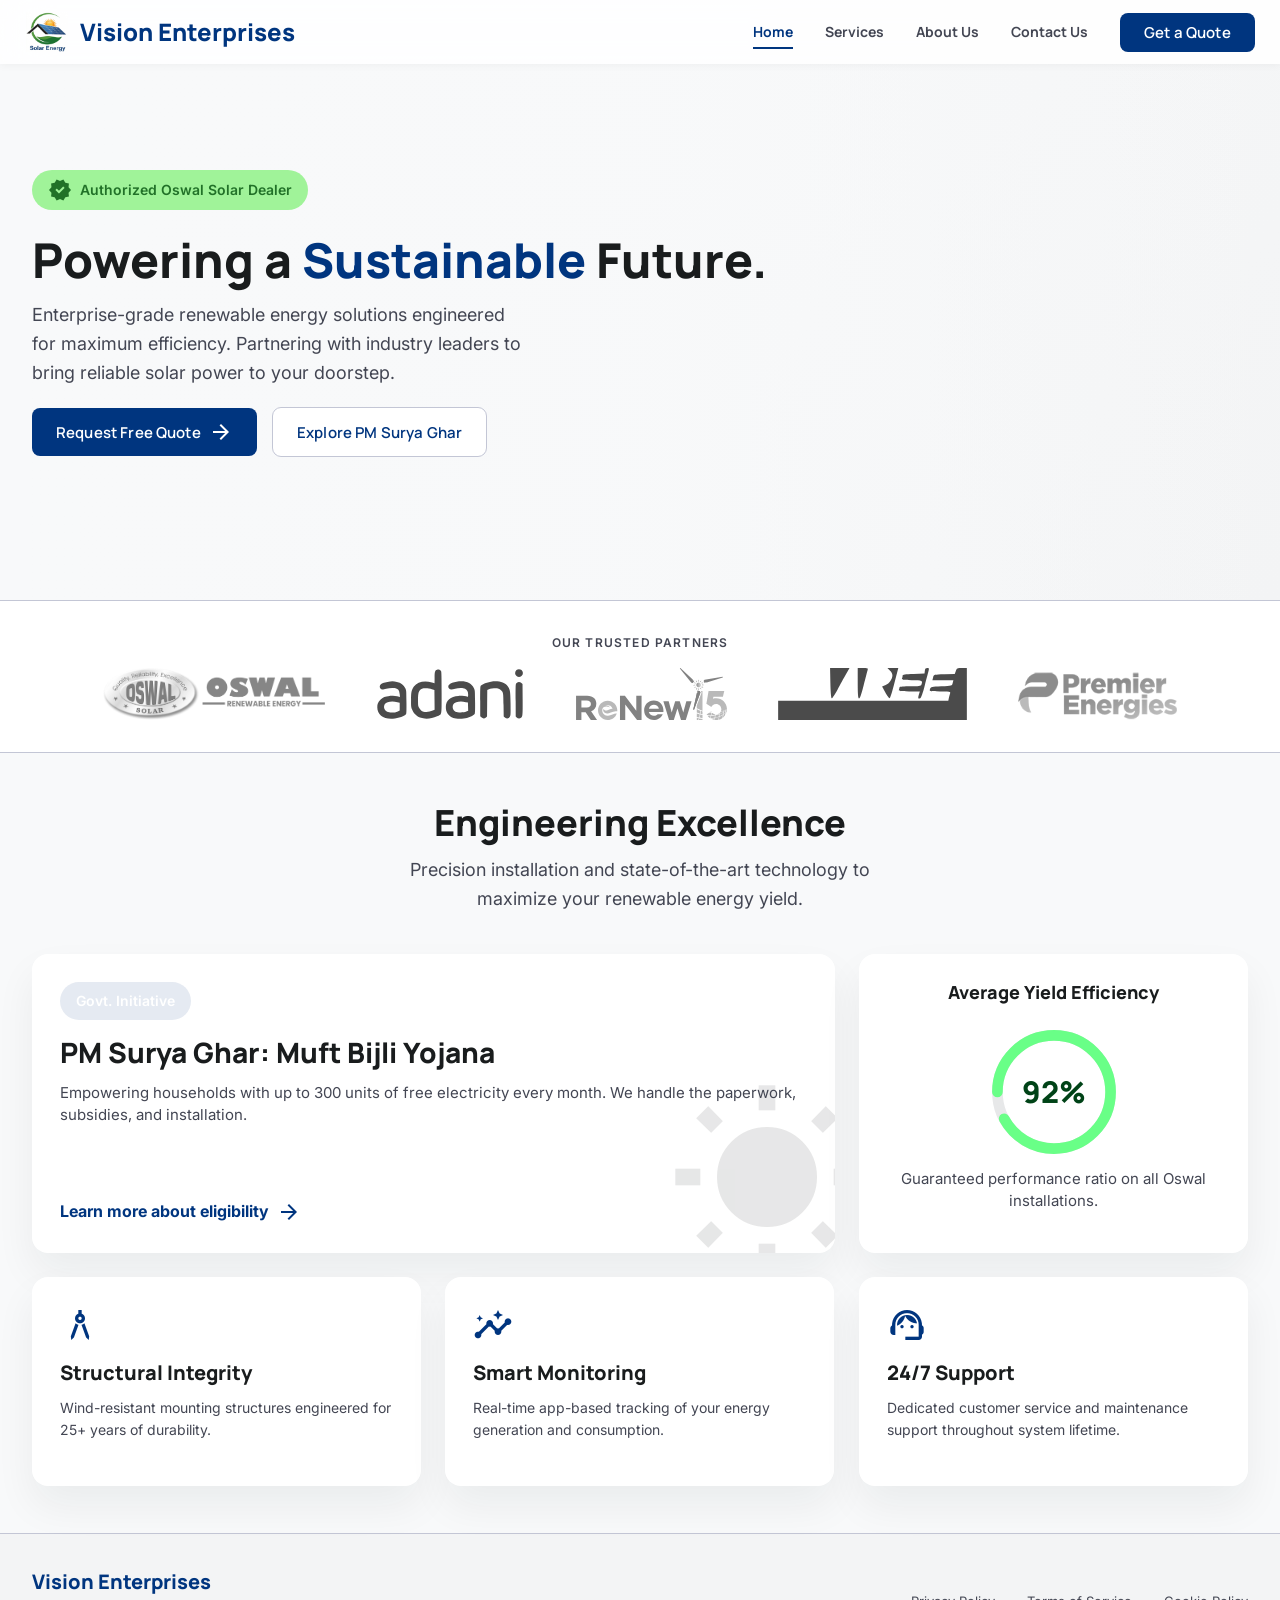
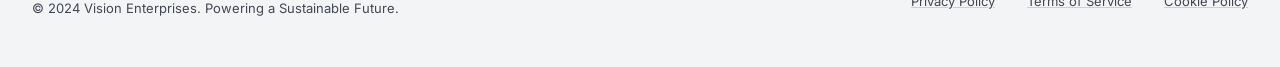
==== commit ba6dda37: "navbar fix" ====
--- a/index.html
+++ b/index.html
@@ -65,12 +65,10 @@
       <ul class="navbar-menu">
         <li><a href="index.html" class="navbar-link active">Home</a></li>
         <li><a href="services.html" class="navbar-link">Services</a></li>
-        
         <li><a href="about.html" class="navbar-link">About Us</a></li>
         <li><a href="contact.html" class="navbar-link">Contact Us</a></li>
+        <li><a href="quote.html" class="btn btn-primary navbar-quote-btn">Get a Quote</a></li>
       </ul>
-
-      <a href="quote.html" class="btn btn-primary">Get a Quote</a>
 
       <button class="navbar-mobile-toggle" aria-label="Toggle menu">
         <span class="material-symbols-outlined">menu</span>
--- a/assets/css/layout.css
+++ b/assets/css/layout.css
@@ -125,19 +125,13 @@
 .navbar-logo {
   display: flex;
   align-items: center;
-  gap: clamp(0.25rem, 1vw, 0.75rem);
+  gap: clamp(0.5rem, 1vw, 0.75rem);
   font-family: var(--font-headline);
   font-size: clamp(1rem, 2vw, 1.5rem);
   font-weight: 900;
   color: var(--primary);
   text-decoration: none;
-  flex-shrink: 1;
-  min-width: 0;
-}
-
-.navbar-logo span {
-  overflow: hidden;
-  text-overflow: ellipsis;
+  flex-shrink: 0;
   white-space: nowrap;
 }
 
@@ -239,8 +233,23 @@
 }
 
 .navbar-menu.mobile-open .btn {
-  margin-top: 0.5rem;
+  margin-top: 0.75rem;
+  padding-top: 0.875rem;
+  border-top: 1px solid var(--outline-variant);
   width: 100%;
+}
+
+.navbar-quote-btn {
+  margin-left: auto;
+}
+
+@media (max-width: 767px) {
+  .navbar-quote-btn {
+    margin-left: 0;
+    margin-top: 0.5rem;
+    width: 100%;
+    text-align: center;
+  }
 }
 
 /* === Footer === */
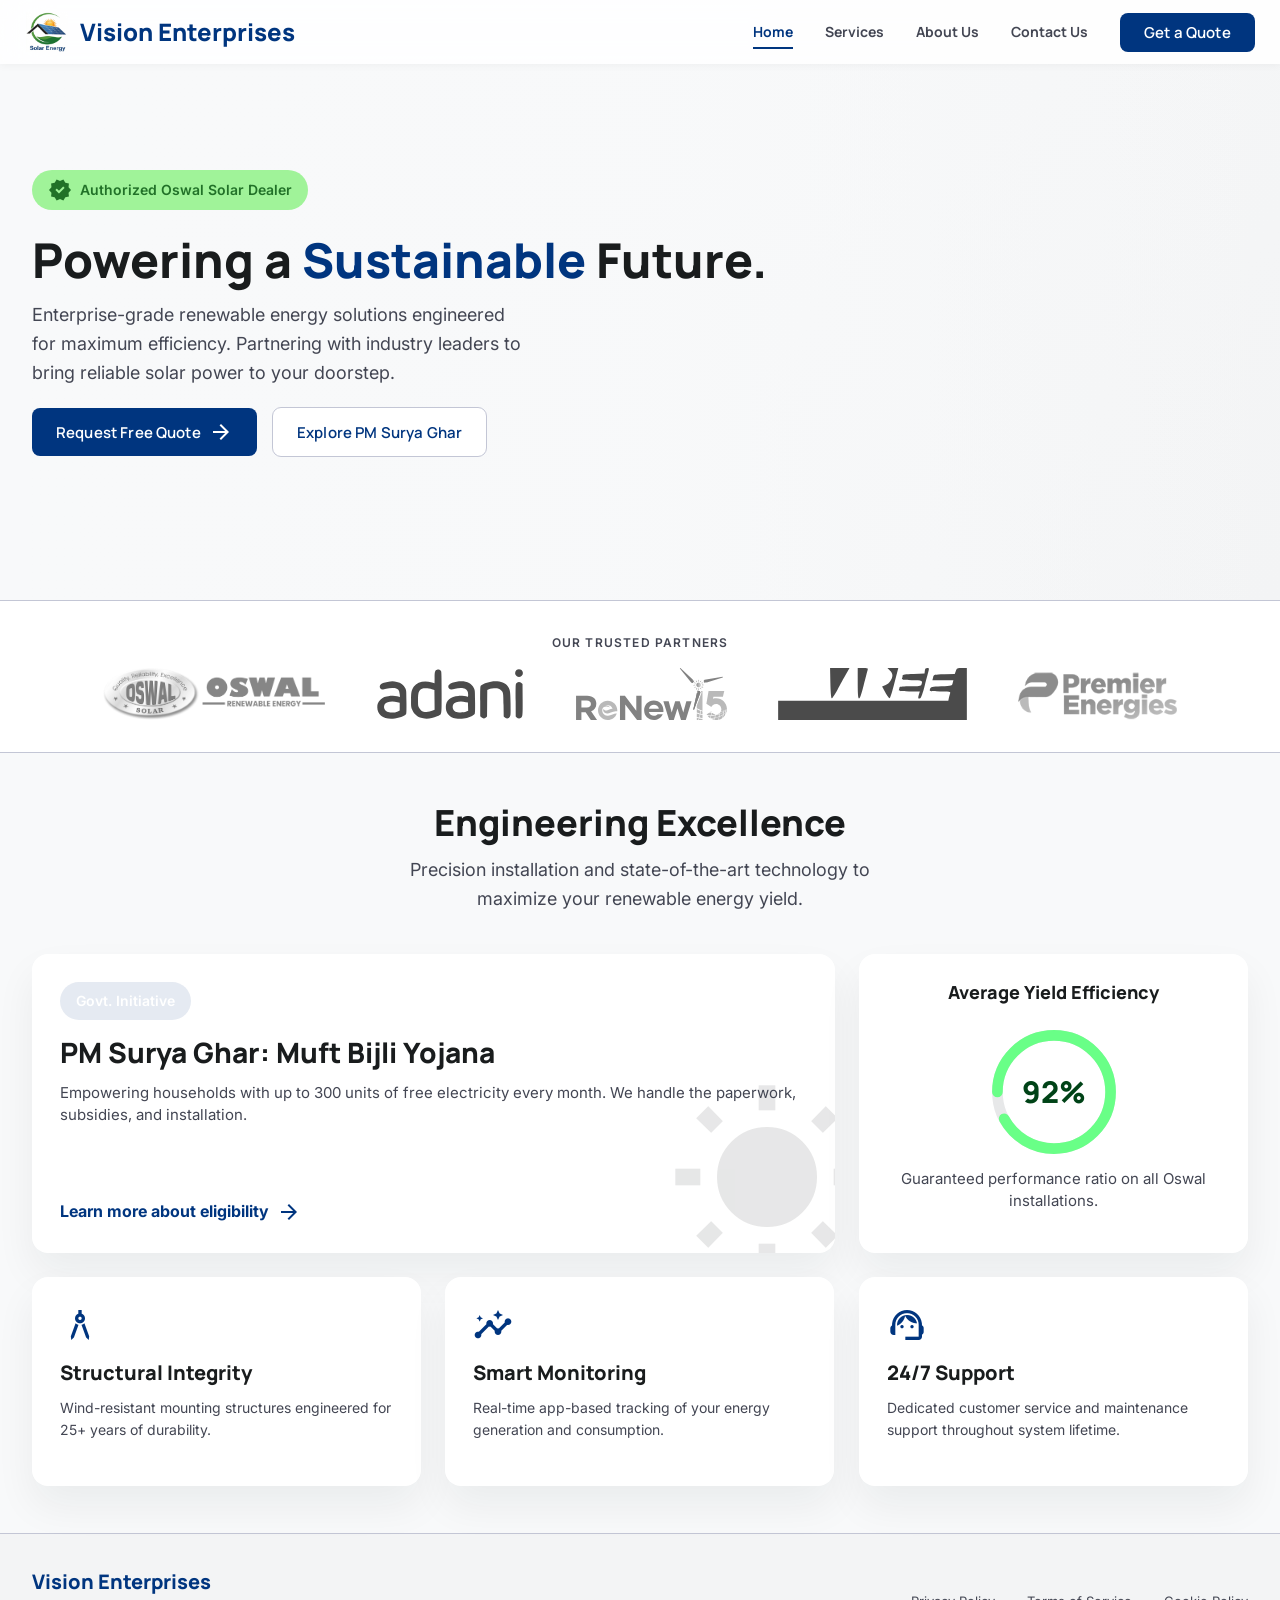
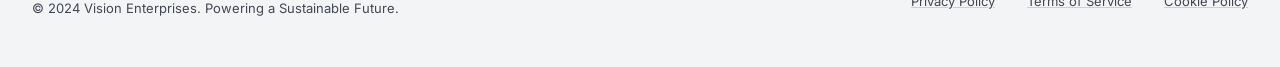
==== commit 8b7cf1ff: "SEO enhancement (advance)" ====
--- a/index.html
+++ b/index.html
@@ -3,9 +3,9 @@
 <head>
   <meta charset="UTF-8">
   <meta name="viewport" content="width=device-width, initial-scale=1.0">
-  <title>Solar Solutions | Vision Enterprises - Authorized Oswal Dealer</title>
-  <meta name="description" content="Enterprise-grade solar solutions from Vision Enterprises, authorized Oswal Solar dealer. Government-approved PM Surya Ghar subsidies up to ₹78,000. Expert installation with 25-year warranty.">
-  <meta name="keywords" content="solar solutions, solar panels, PM Surya Ghar, Oswal Solar, renewable energy, Chhatrapati Sambhajinagar, solar installation, solar subsidy">
+  <title>Solar Panel Installation | PM Surya Ghar Subsidy - Vision Enterprises</title>
+  <meta name="description" content="Get expert solar panel installation with PM Surya Ghar subsidy up to ₹78,000. Authorized Oswal Solar dealer in Maharashtra. 300 units free electricity. Free consultation!">
+  <meta name="keywords" content="solar panel installation Chhatrapati Sambhajinagar, PM Surya Ghar subsidy, Oswal Solar dealer Maharashtra, rooftop solar installation, solar subsidy ₹78000, 300 units free electricity, Vision Enterprises solar">
   <meta name="author" content="Vision Enterprises">
   <meta name="robots" content="index, follow">
   <meta name="geo.region" content="IN-MH">
@@ -29,6 +29,11 @@
   <!-- Canonical URL -->
   <link rel="canonical" href="https://visionenterprises.com/">
 
+  <!-- Favicon -->
+  <link rel="icon" type="image/png" sizes="32x32" href="assets/images/company_logo.png">
+  <link rel="icon" type="image/png" sizes="16x16" href="assets/images/company_logo.png">
+  <link rel="apple-touch-icon" href="assets/images/company_logo.png">
+
   <!-- Preconnect -->
   <link rel="dns-prefetch" href="//fonts.googleapis.com">
   <link rel="dns-prefetch" href="//fonts.gstatic.com">
@@ -38,18 +43,28 @@
   <!-- Preload critical resources -->
   <link rel="preload" href="assets/images/company_logo.png" as="image">
 
-  <!-- Fonts -->
-  <link href="https://fonts.googleapis.com/css2?family=Manrope:wght@400;700;800&family=Inter:wght@400;500;600&display=swap" rel="stylesheet">
-  <link href="https://fonts.googleapis.com/css2?family=Material+Symbols+Outlined:wght,FILL@100..700,0..1&display=swap" rel="stylesheet">
-
-    <!-- CSS -->
-    <link rel="stylesheet" href="assets/css/base.css">
-    <link rel="stylesheet" href="assets/css/components.css">
-    <link rel="stylesheet" href="assets/css/layout.css">
-    <link rel="stylesheet" href="assets/css/responsive.css">
+  <!-- Fonts (async loading to prevent render-blocking) -->
+  <link href="https://fonts.googleapis.com/css2?family=Manrope:wght@400;700;800&family=Inter:wght@400;500;600&display=swap" rel="stylesheet" media="print" onload="this.media='all'">
+  <noscript>
+    <link href="https://fonts.googleapis.com/css2?family=Manrope:wght@400;700;800&family=Inter:wght@400;500;600&display=swap" rel="stylesheet">
+  </noscript>
+  <link href="https://fonts.googleapis.com/css2?family=Material+Symbols+Outlined:wght,FILL@100..700,0..1&display=swap" rel="stylesheet" media="print" onload="this.media='all'">
+  <noscript>
+    <link href="https://fonts.googleapis.com/css2?family=Material+Symbols+Outlined:wght,FILL@100..700,0..1&display=swap" rel="stylesheet">
+  </noscript>
+
+  <!-- CSS (critical CSS inlined, rest deferred) -->
+  <link rel="stylesheet" href="assets/css/base.css">
+  <link rel="stylesheet" href="assets/css/components.css">
+  <link rel="stylesheet" href="assets/css/layout.css">
+  <link rel="stylesheet" href="assets/css/responsive.css">
+  <link rel="stylesheet" href="assets/css/pages/home.css" media="print" onload="this.media='all'">
+  <noscript>
     <link rel="stylesheet" href="assets/css/pages/home.css">
-    <!-- Structured Data -->
-    <script src="assets/js/structured-data.js" defer></script>
+  </noscript>
+  
+  <!-- Structured Data -->
+  <script src="assets/js/structured-data.js" defer></script>
 </head>
 <body>
   
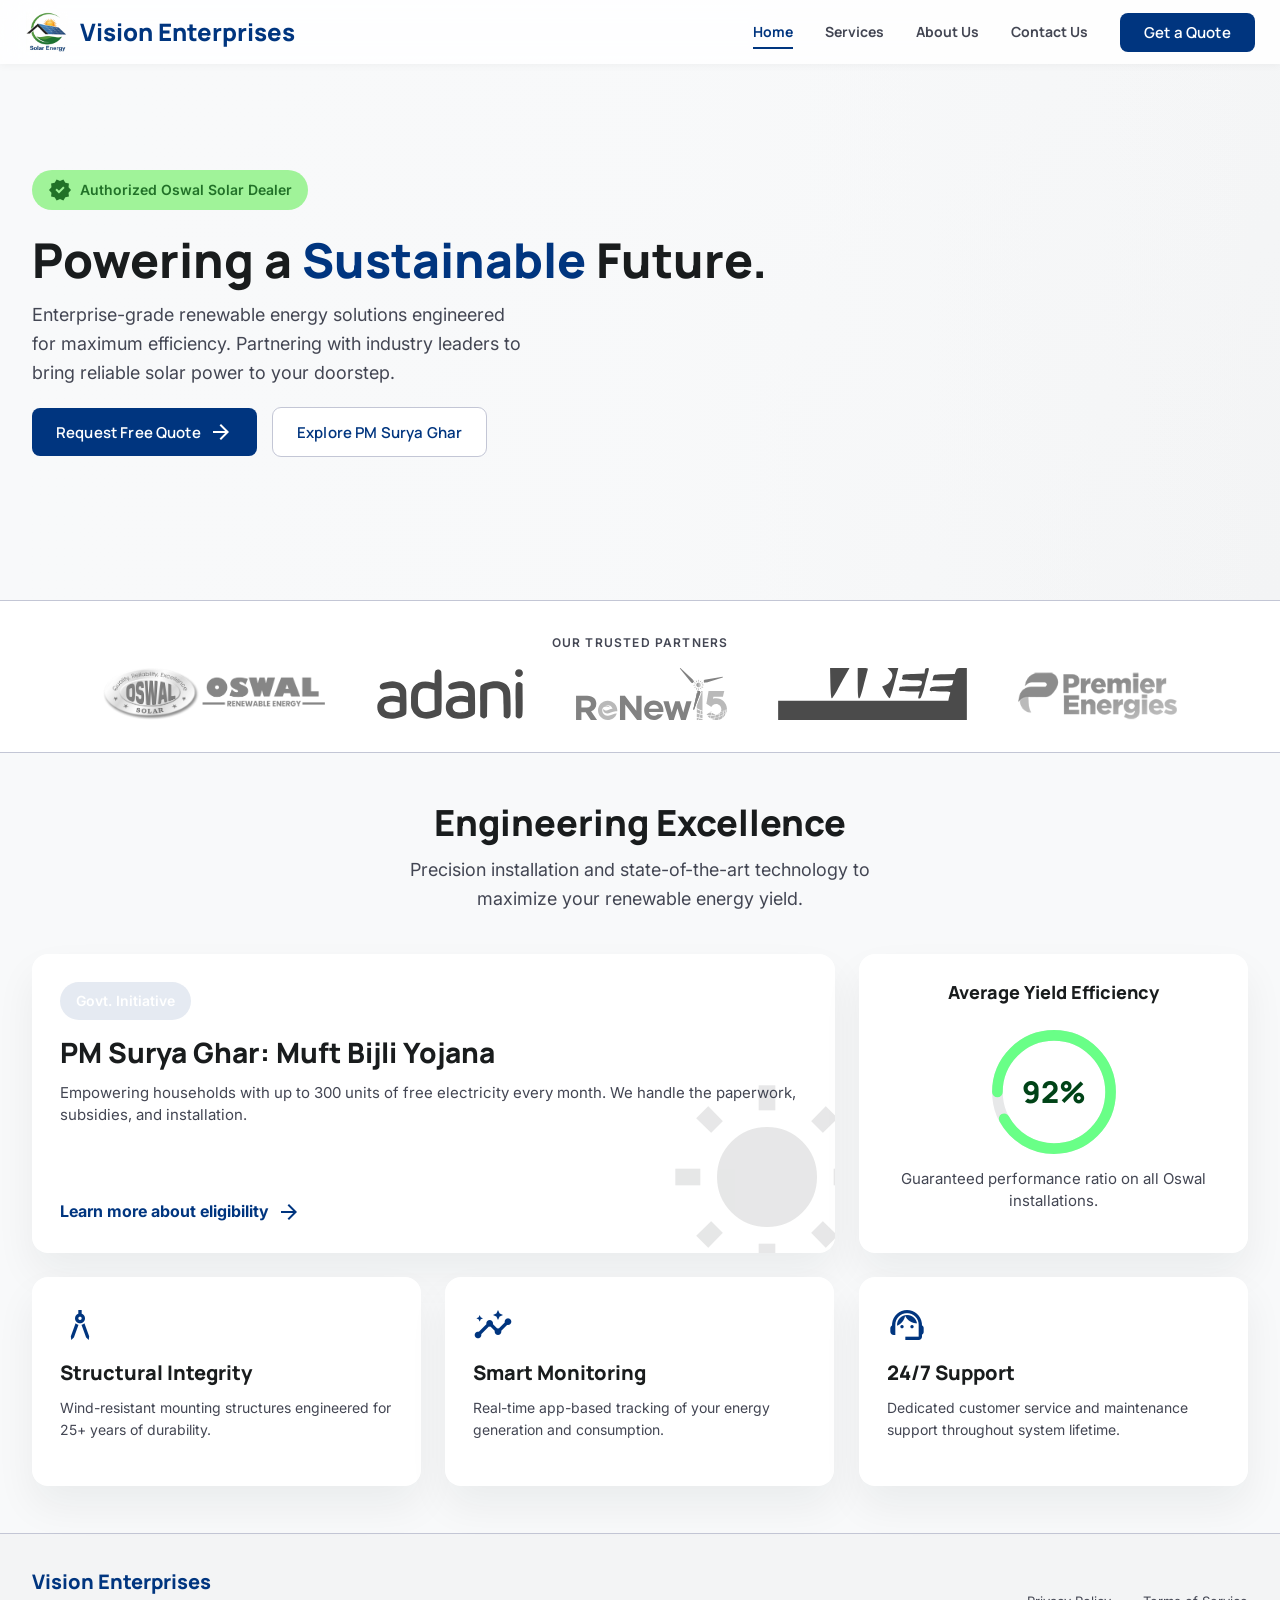
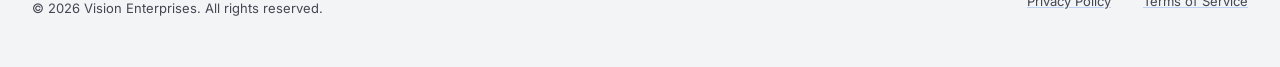
==== commit 7576692c: "feat(footer): update copyright year and footer links - Change copyright year from 2024 to 2026 acros" ====
--- a/index.html
+++ b/index.html
@@ -236,13 +236,12 @@
     <div class="footer-container">
       <div>
         <div class="footer-brand">Vision Enterprises</div>
-        <p class="footer-copyright">© 2024 Vision Enterprises. Powering a Sustainable Future.</p>
+        <p class="footer-copyright">© 2026 Vision Enterprises. All rights reserved.</p>
       </div>
       
       <ul class="footer-links">
-        <li><a href="#" class="footer-link">Privacy Policy</a></li>
-        <li><a href="#" class="footer-link">Terms of Service</a></li>
-        <li><a href="#" class="footer-link">Cookie Policy</a></li>
+        <li><a href="privacy-policy.html" class="footer-link">Privacy Policy</a></li>
+        <li><a href="terms-of-service.html" class="footer-link">Terms of Service</a></li>
       </ul>
     </div>
   </footer>
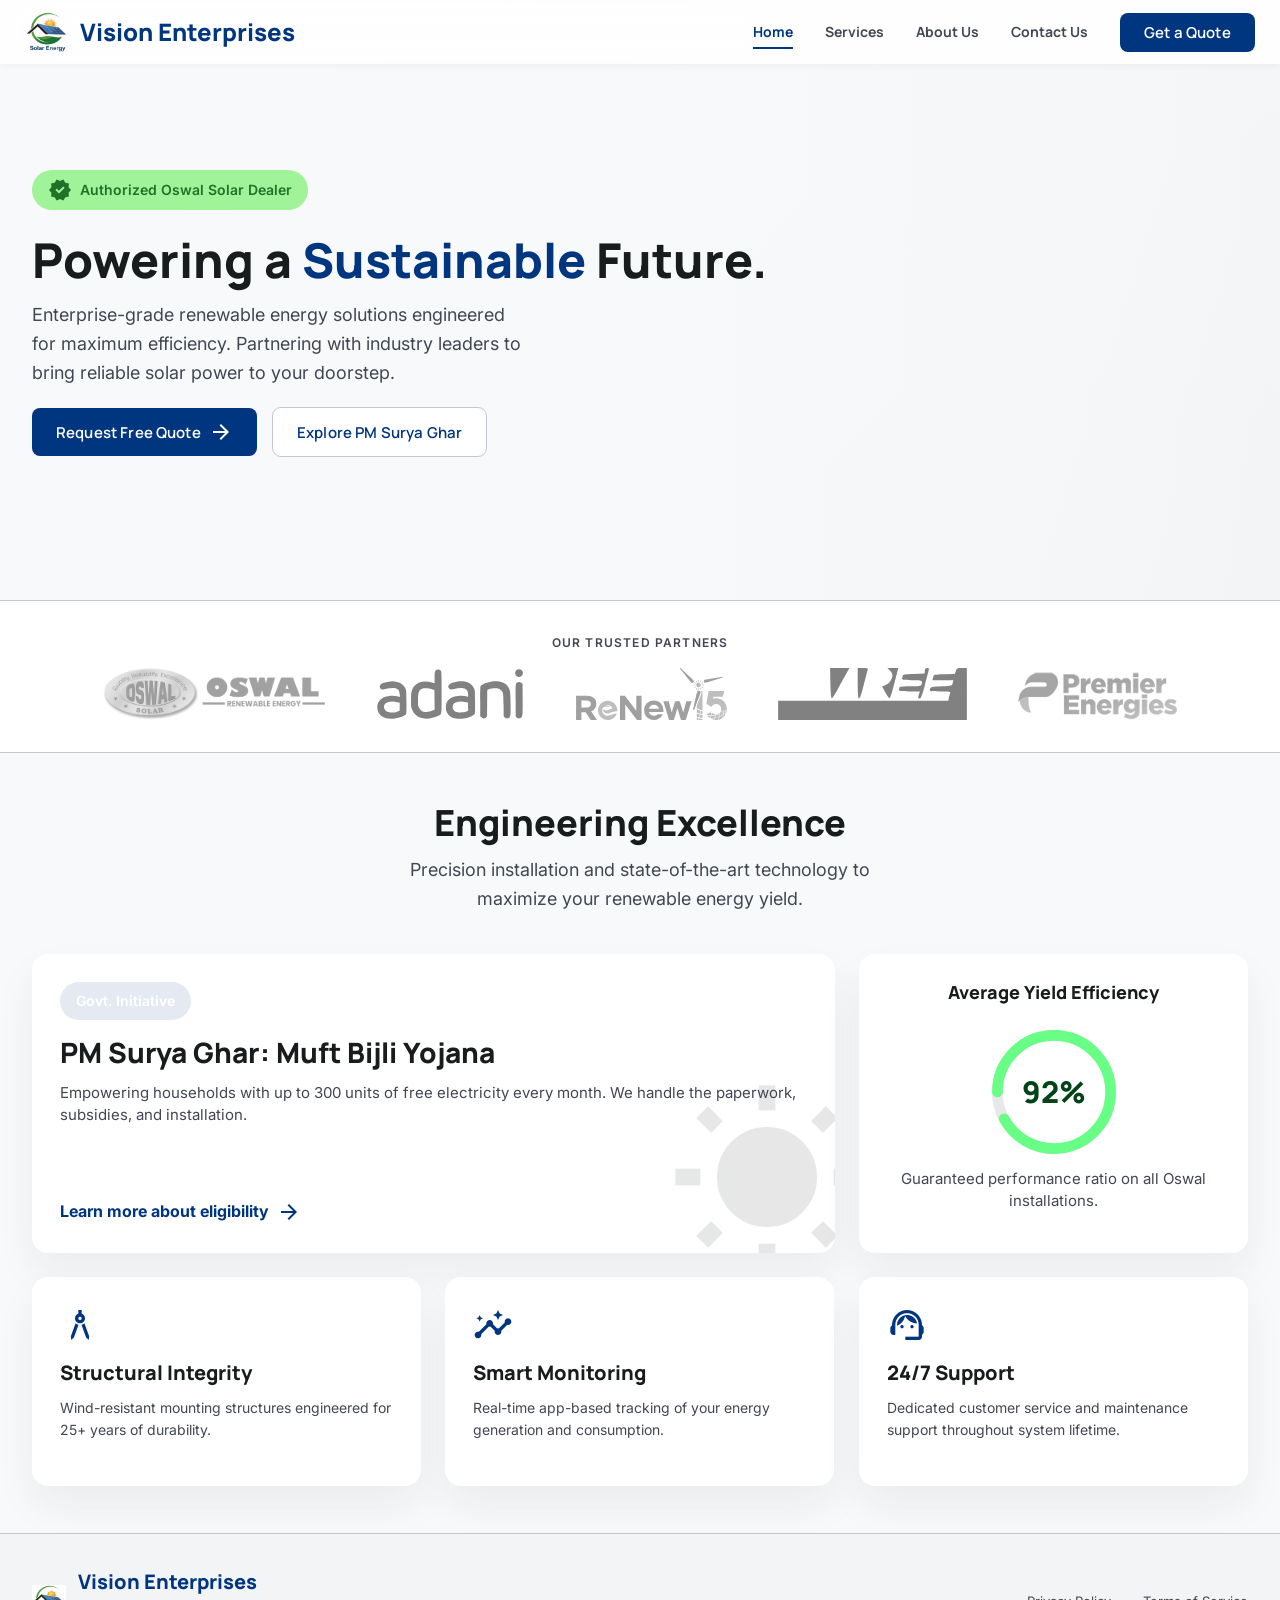
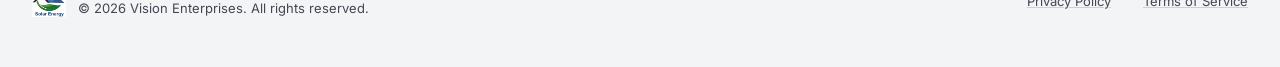
==== commit 465902dd: "footer and electricity conversition" ====
--- a/index.html
+++ b/index.html
@@ -137,11 +137,11 @@
         </p>
         
         <div class="partners-grid">
-          <img src="assets/images/oswal.png" alt="OSWAL" class="partner-logo" width="120" height="52" loading="lazy">
-          <img src="assets/images/adani.svg" alt="Adani" class="partner-logo" width="120" height="52" loading="lazy">
-          <img src="assets/images/renew.svg" alt="ReNew" class="partner-logo" width="120" height="52" loading="lazy">
-          <img src="assets/images/waaree.svg" alt="WAAREE" class="partner-logo" width="120" height="52" loading="lazy">
-          <img src="assets/images/premier.png" alt="PREMIER" class="partner-logo" width="120" height="52" loading="lazy">
+          <img src="assets/images/oswal.png" alt="Oswal Solar - Authorized Dealer Partner" class="partner-logo" width="120" height="52" loading="lazy">
+          <img src="assets/images/adani.svg" alt="Adani Solar Partner" class="partner-logo" width="120" height="52" loading="lazy">
+          <img src="assets/images/renew.svg" alt="ReNew Power Partner" class="partner-logo" width="120" height="52" loading="lazy">
+          <img src="assets/images/waaree.svg" alt="Waaree Energies Partner" class="partner-logo" width="120" height="52" loading="lazy">
+          <img src="assets/images/premier.png" alt="Premier Energies Partner" class="partner-logo" width="120" height="52" loading="lazy">
         </div>
       </div>
     </section>
@@ -157,8 +157,8 @@
         </div>
 
         <div class="bento-grid">
-          <!-- PM Surya Ghar Card -->
-          <div class="bento-item bento-item-large">
+          <!-- PM Surya Ghar Glass Card -->
+          <div class="bento-item bento-item-large bento-glass glass-card">
             <div class="bento-bg-icon">
               <span class="material-symbols-outlined material-symbols-filled">wb_sunny</span>
             </div>
@@ -177,8 +177,8 @@
             </a>
           </div>
 
-          <!-- Efficiency Gauge Card -->
-          <div class="bento-item efficiency-gauge-card">
+          <!-- Efficiency Gauge Glass Card -->
+          <div class="bento-item efficiency-gauge-card bento-glass glass-card">
             <h4 class="efficiency-gauge-title">Average Yield Efficiency</h4>
             
             <div class="efficiency-gauge">
@@ -234,9 +234,12 @@
   <!-- Footer -->
   <footer class="footer">
     <div class="footer-container">
-      <div>
-        <div class="footer-brand">Vision Enterprises</div>
-        <p class="footer-copyright">© 2026 Vision Enterprises. All rights reserved.</p>
+      <div class="footer-brand-section">
+        <img src="assets/images/company_logo.png" alt="Vision Enterprises Logo" width="32" height="32" loading="lazy" class="footer-logo">
+        <div>
+          <div class="footer-brand">Vision Enterprises</div>
+          <p class="footer-copyright">© 2026 Vision Enterprises. All rights reserved.</p>
+        </div>
       </div>
       
       <ul class="footer-links">
--- a/assets/css/base.css
+++ b/assets/css/base.css
@@ -86,6 +86,13 @@
   --shadow-ambient: 0 20px 40px rgba(25, 28, 29, 0.06);
   --shadow-sm: 0 2px 8px rgba(25, 28, 29, 0.04);
   --shadow-md: 0 4px 16px rgba(25, 28, 29, 0.05);
+  --shadow-lg: 0 12px 40px rgba(0, 0, 0, 0.12);
+  --shadow-glass: 0 8px 32px rgba(0, 0, 0, 0.1);
+  
+  /* Glassmorphism */
+  --glass-bg: rgba(255, 255, 255, 0.25);
+  --glass-border: rgba(255, 255, 255, 0.18);
+  --glass-blur: blur(10px);
 
   /* Transitions */
   --transition-fast: 150ms;
--- a/assets/css/components.css
+++ b/assets/css/components.css
@@ -35,8 +35,12 @@
 
 .btn-primary:hover {
   background-color: var(--primary-container);
-  transform: translateY(-2px);
-  box-shadow: var(--shadow-md);
+  transform: translateY(-2px) scale(1.05);
+  box-shadow: 0 8px 32px rgba(0, 53, 127, 0.3);
+}
+
+.btn-primary:active {
+  transform: translateY(0) scale(0.98);
 }
 
 .btn-secondary {
--- a/assets/css/layout.css
+++ b/assets/css/layout.css
@@ -283,6 +283,18 @@
   color: var(--primary);
 }
 
+.footer-brand-section {
+  display: flex;
+  align-items: center;
+  gap: 0.75rem;
+}
+
+.footer-logo {
+  height: 32px;
+  width: auto;
+  flex-shrink: 0;
+}
+
 .footer-links {
   display: flex;
   gap: 1.5rem;
--- a/assets/css/pages/home.css
+++ b/assets/css/pages/home.css
@@ -110,11 +110,15 @@
   height: clamp(32px, 5vw, 52px);
   width: auto;
   object-fit: contain;
-  transition: transform var(--transition-base) ease;
+  transition: all var(--transition-base) ease;
+  filter: grayscale(100%) brightness(0.8);
+  opacity: 0.7;
 }
 
 .partner-logo:hover {
-  transform: scale(1.05);
+  transform: scale(1.1);
+  filter: grayscale(0%) brightness(1);
+  opacity: 1;
 }
 
 /* === Engineering Excellence Section === */
--- a/assets/css/pages/home.css
+++ b/assets/css/pages/home.css
@@ -110,11 +110,15 @@
   height: clamp(32px, 5vw, 52px);
   width: auto;
   object-fit: contain;
-  transition: transform var(--transition-base) ease;
+  transition: all var(--transition-base) ease;
+  filter: grayscale(100%) brightness(0.8);
+  opacity: 0.7;
 }
 
 .partner-logo:hover {
-  transform: scale(1.05);
+  transform: scale(1.1);
+  filter: grayscale(0%) brightness(1);
+  opacity: 1;
 }
 
 /* === Engineering Excellence Section === */
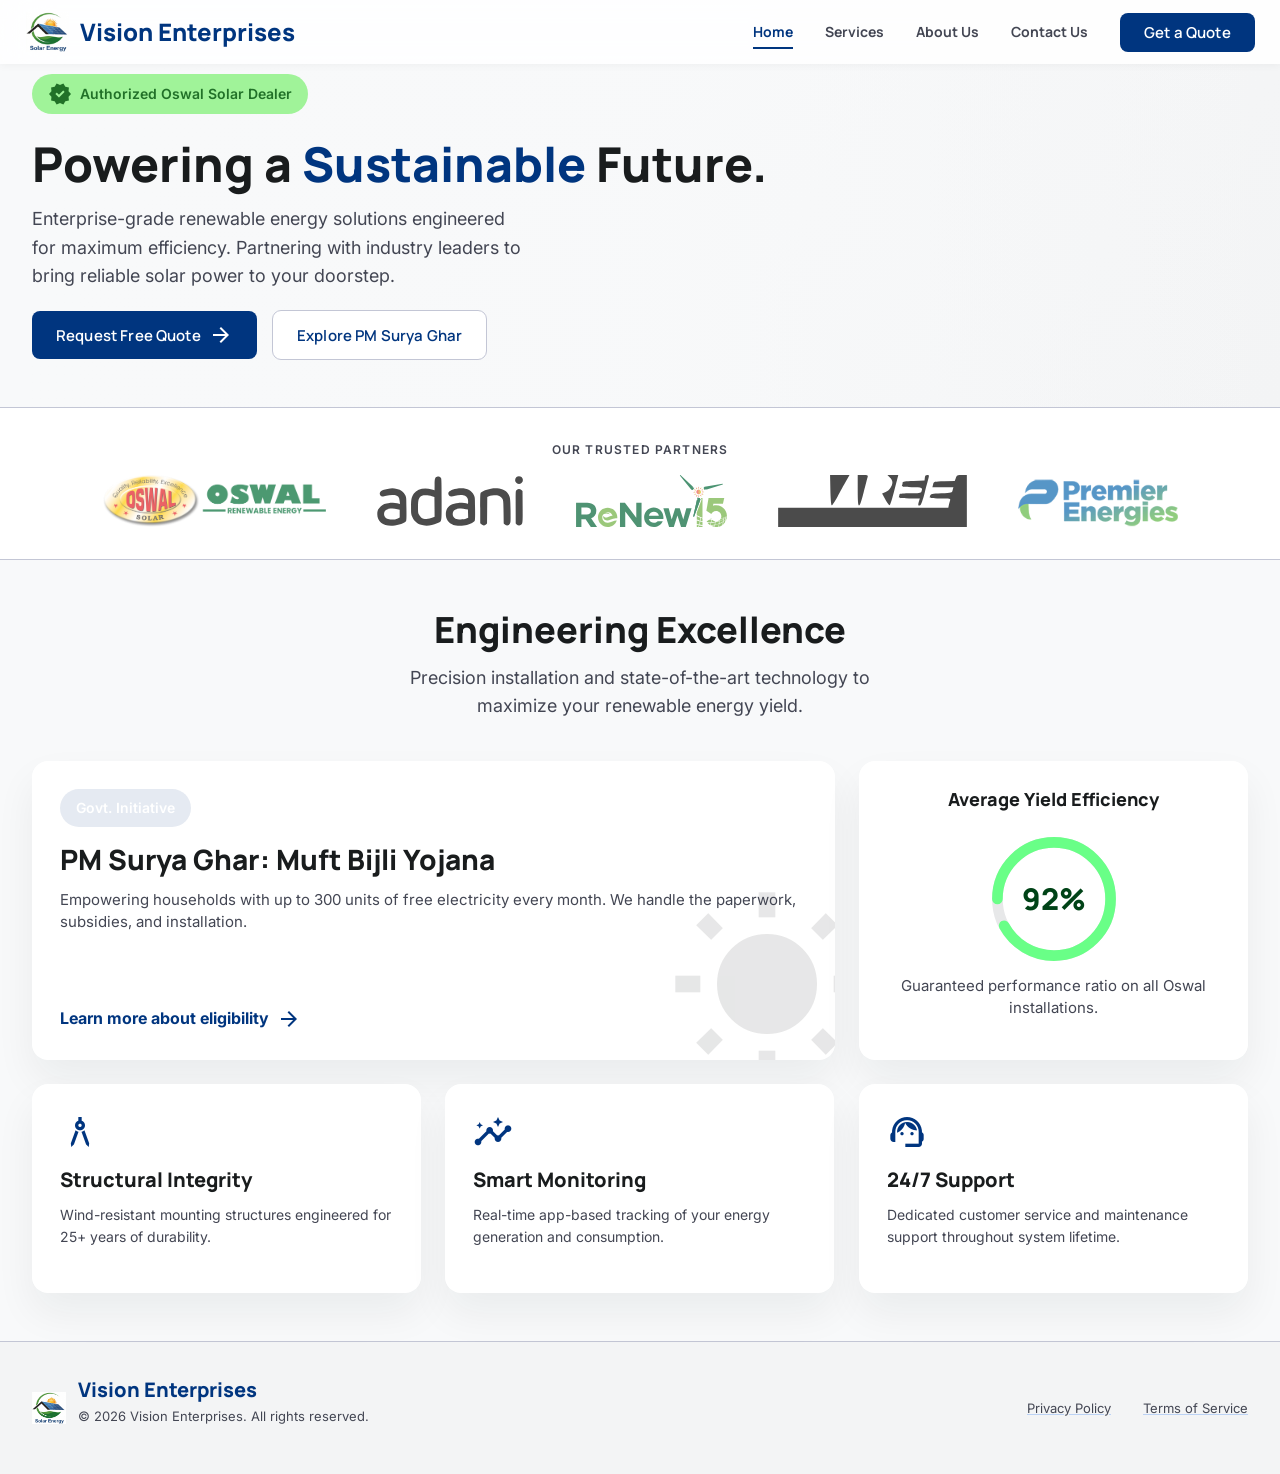
==== commit 4b3a6b4f: "perf(core): implement instant page navigation and scroll-to-top features - Add smooth scrolling and " ====
--- a/index.html
+++ b/index.html
@@ -40,8 +40,15 @@
   <link rel="preconnect" href="https://fonts.googleapis.com">
   <link rel="preconnect" href="https://fonts.gstatic.com" crossorigin>
 
+  <!-- Prefetch critical pages for instant navigation -->
+  <link rel="prefetch" href="services.html" as="document">
+  <link rel="prefetch" href="about.html" as="document">
+  <link rel="prefetch" href="contact.html" as="document">
+  <link rel="prefetch" href="quote.html" as="document">
+
   <!-- Preload critical resources -->
   <link rel="preload" href="assets/images/company_logo.png" as="image">
+  <link rel="preload" href="assets/js/main.js" as="script">
 
   <!-- Fonts (async loading to prevent render-blocking) -->
   <link href="https://fonts.googleapis.com/css2?family=Manrope:wght@400;700;800&family=Inter:wght@400;500;600&display=swap" rel="stylesheet" media="print" onload="this.media='all'">
--- a/assets/css/base.css
+++ b/assets/css/base.css
@@ -5,6 +5,9 @@
 
 /* === CSS Variables (Design Tokens) === */
 :root {
+  /* Smooth scrolling */
+  scroll-behavior: smooth;
+  
   /* Breakpoints */
   --breakpoint-xs: 320px;   /* Small mobile */
   --breakpoint-sm: 480px;   /* Mobile */
@@ -158,6 +161,7 @@
 
 html {
   scroll-behavior: smooth;
+  scroll-padding-top: 70px;
   font-size: 16px;
   overflow-x: hidden;
 }
@@ -169,8 +173,14 @@
   line-height: 1.6;
   -webkit-font-smoothing: antialiased;
   -moz-osx-font-smoothing: grayscale;
+  text-rendering: optimizeLegibility;
   overflow-x: hidden;
-  width: 100%;
+  transition: opacity 0.15s ease-in-out;
+}
+
+/* Page transition effect */
+body.page-transition {
+  opacity: 0;
 }
 
 /* === Typography === */
@@ -205,6 +215,24 @@
   text-decoration: none;
   color: inherit;
   transition: color var(--transition-base);
+}
+
+/* === Performance Optimizations === */
+img {
+  max-width: 100%;
+  height: auto;
+  display: block;
+  content-visibility: auto;
+}
+
+/* GPU acceleration for animations */
+.card,
+.bento-item,
+.process-step,
+.btn {
+  will-change: transform;
+  transform: translateZ(0);
+  backface-visibility: hidden;
 }
 
 /* === Utility Classes === */
--- a/assets/css/components.css
+++ b/assets/css/components.css
@@ -154,3 +154,42 @@
   color: var(--on-primary);
   opacity: 0.1;
 }
+
+/* === Scroll to Top Button === */
+.scroll-to-top {
+  position: fixed;
+  bottom: 2rem;
+  right: 2rem;
+  width: 48px;
+  height: 48px;
+  border-radius: 50%;
+  background: var(--primary);
+  color: var(--on-primary);
+  border: none;
+  cursor: pointer;
+  display: flex;
+  align-items: center;
+  justify-content: center;
+  box-shadow: var(--shadow-2);
+  opacity: 0;
+  visibility: hidden;
+  transform: translateY(20px);
+  transition: all 0.3s ease;
+  z-index: 1000;
+}
+
+.scroll-to-top.visible {
+  opacity: 1;
+  visibility: visible;
+  transform: translateY(0);
+}
+
+.scroll-to-top:hover {
+  background: var(--primary-container);
+  transform: translateY(-4px);
+  box-shadow: var(--shadow-3);
+}
+
+.scroll-to-top:active {
+  transform: translateY(-2px);
+}
--- a/assets/css/pages/home.css
+++ b/assets/css/pages/home.css
@@ -6,7 +6,6 @@
 /* === Hero Section === */
 .hero {
   position: relative;
-  min-height: clamp(350px, 100vh - 100px, 600px);
   display: flex;
   align-items: center;
   padding-top: var(--navbar-height);
@@ -97,21 +96,18 @@
   justify-content: center;
   align-items: center;
   gap: clamp(1rem, 4vw, 3.5rem);
-  opacity: 0.7;
-  filter: grayscale(100%);
+  
   transition: filter var(--transition-slow) ease;
 }
 
-.partners-grid:hover {
-  filter: grayscale(0%);
-}
+
 
 .partner-logo {
   height: clamp(32px, 5vw, 52px);
   width: auto;
   object-fit: contain;
   transition: all var(--transition-base) ease;
-  filter: grayscale(100%) brightness(0.8);
+  /* filter: grayscale(100%) brightness(0.8); */
   opacity: 0.7;
 }
 
--- a/assets/css/pages/home.css
+++ b/assets/css/pages/home.css
@@ -6,7 +6,6 @@
 /* === Hero Section === */
 .hero {
   position: relative;
-  min-height: clamp(350px, 100vh - 100px, 600px);
   display: flex;
   align-items: center;
   padding-top: var(--navbar-height);
@@ -97,21 +96,18 @@
   justify-content: center;
   align-items: center;
   gap: clamp(1rem, 4vw, 3.5rem);
-  opacity: 0.7;
-  filter: grayscale(100%);
+  
   transition: filter var(--transition-slow) ease;
 }
 
-.partners-grid:hover {
-  filter: grayscale(0%);
-}
+
 
 .partner-logo {
   height: clamp(32px, 5vw, 52px);
   width: auto;
   object-fit: contain;
   transition: all var(--transition-base) ease;
-  filter: grayscale(100%) brightness(0.8);
+  /* filter: grayscale(100%) brightness(0.8); */
   opacity: 0.7;
 }
 
